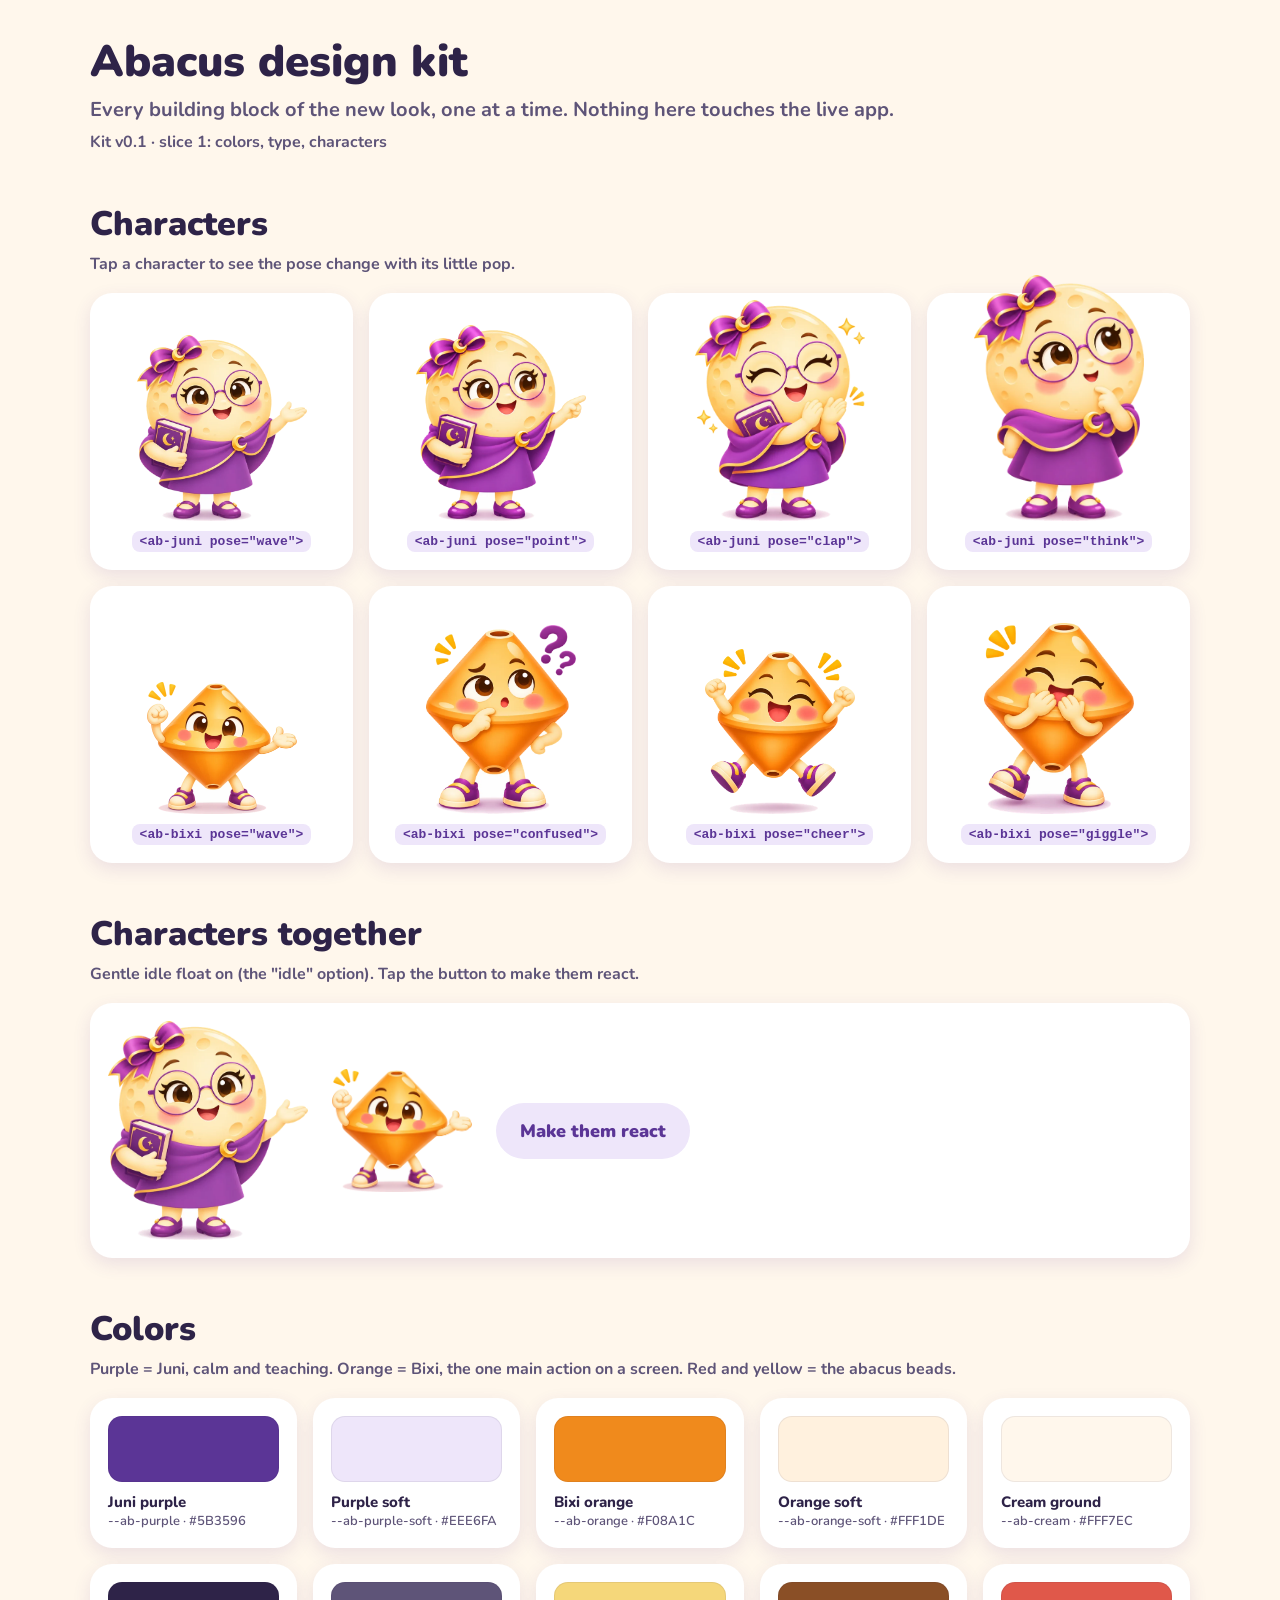
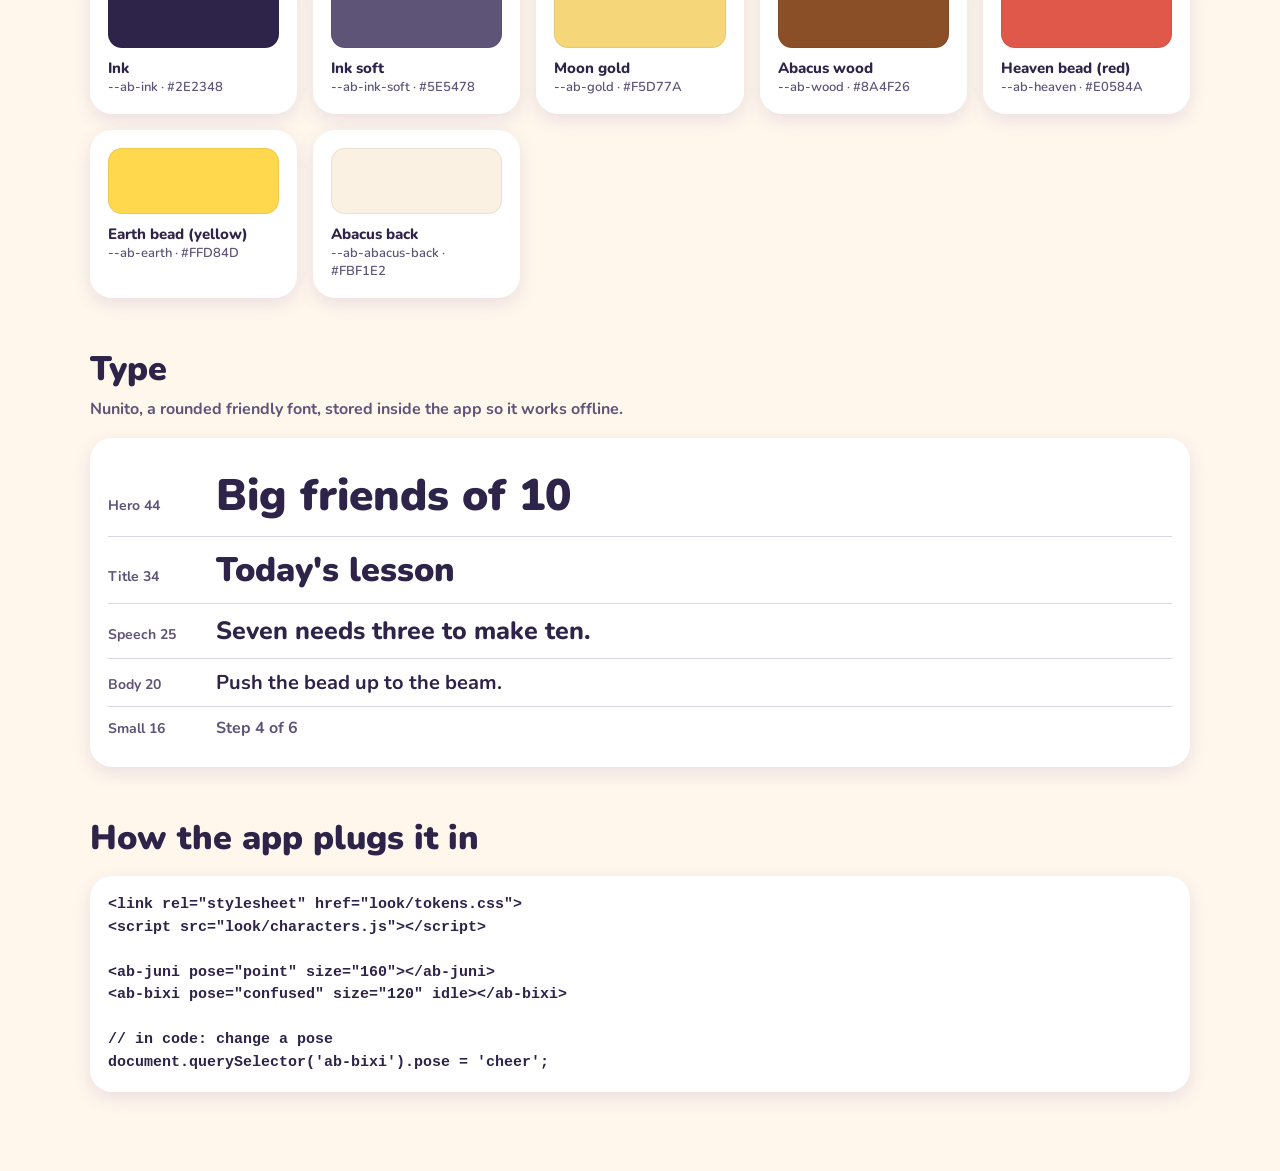
==== look/index.html @ 21a92ebc "Design kit slice 1: tokens, Nunito font, 8 character poses, gallery at /look/ New folder only; no ap" ====
<!doctype html>
<html lang="en">
<head>
<meta charset="utf-8">
<meta name="viewport" content="width=device-width, initial-scale=1, viewport-fit=cover">
<title>Abacus design kit</title>
<link rel="stylesheet" href="tokens.css">
<script src="characters.js"></script>
<style>
  body { margin: 0; background: var(--ab-cream); color: var(--ab-ink); font-family: var(--ab-font); font-weight: 700; }
  main { max-width: 1100px; margin: 0 auto; padding: 32px 24px 64px; }
  h1 { font-size: var(--ab-text-hero); font-weight: 900; margin: 0 0 4px; }
  h2 { font-size: var(--ab-text-xl); font-weight: 900; margin: 48px 0 6px; }
  p.lead { color: var(--ab-ink-soft); font-size: var(--ab-text-md); margin: 0 0 8px; }
  .note { color: var(--ab-ink-soft); font-size: var(--ab-text-sm); margin: 0 0 18px; }
  .grid { display: grid; grid-template-columns: repeat(auto-fill, minmax(180px, 1fr)); gap: 16px; }
  .card { background: var(--ab-white); border-radius: var(--ab-radius-md); box-shadow: var(--ab-shadow-soft); padding: 18px; }
  .swatch { height: 64px; border-radius: var(--ab-radius-sm); margin-bottom: 10px; border: 1px solid rgba(46,35,72,0.08); }
  .swatch-name { font-size: 15px; font-weight: 800; }
  .swatch-val { font-size: 13px; color: var(--ab-ink-soft); font-weight: 600; }
  .cast { display: grid; grid-template-columns: repeat(auto-fill, minmax(220px, 1fr)); gap: 16px; }
  .who { display: flex; flex-direction: column; align-items: center; gap: 10px; cursor: pointer; border: none; font: inherit; color: inherit; }
  .who .stage { height: 210px; display: flex; align-items: flex-end; justify-content: center; }
  .who code { font-size: 13px; color: var(--ab-purple); background: var(--ab-purple-soft); padding: 3px 8px; border-radius: 8px; }
  .type-row { display: flex; align-items: baseline; gap: 18px; padding: 10px 0; border-bottom: 1px solid var(--ab-purple-line); }
  .type-row span:first-child { width: 90px; font-size: 14px; color: var(--ab-ink-soft); }
  pre { background: var(--ab-white); border-radius: var(--ab-radius-md); padding: 18px; overflow-x: auto; font-size: 15px; line-height: 1.5; box-shadow: var(--ab-shadow-soft); }
  .live { display: flex; align-items: center; gap: 24px; flex-wrap: wrap; }
  .pill { min-height: var(--ab-tap-min); padding: 0 24px; border: none; border-radius: var(--ab-radius-pill); background: var(--ab-purple-soft); color: var(--ab-purple); font: inherit; font-size: 18px; font-weight: 900; cursor: pointer; }
</style>
</head>
<body>
<main>
  <h1>Abacus design kit</h1>
  <p class="lead">Every building block of the new look, one at a time. Nothing here touches the live app.</p>
  <p class="note">Kit v0.1 · slice 1: colors, type, characters</p>

  <h2>Characters</h2>
  <p class="note">Tap a character to see the pose change with its little pop.</p>
  <div class="cast" id="cast"></div>

  <h2>Characters together</h2>
  <p class="note">Gentle idle float on (the "idle" option). Tap the button to make them react.</p>
  <div class="card live">
    <ab-juni pose="wave" size="200" idle id="dJuni"></ab-juni>
    <ab-bixi pose="wave" size="140" idle id="dBixi"></ab-bixi>
    <button class="pill" id="react">Make them react</button>
  </div>

  <h2>Colors</h2>
  <p class="note">Purple = Juni, calm and teaching. Orange = Bixi, the one main action on a screen. Red and yellow = the abacus beads.</p>
  <div class="grid" id="swatches"></div>

  <h2>Type</h2>
  <p class="note">Nunito, a rounded friendly font, stored inside the app so it works offline.</p>
  <div class="card">
    <div class="type-row"><span>Hero 44</span><span style="font-size: var(--ab-text-hero); font-weight: 900">Big friends of 10</span></div>
    <div class="type-row"><span>Title 34</span><span style="font-size: var(--ab-text-xl); font-weight: 900">Today's lesson</span></div>
    <div class="type-row"><span>Speech 25</span><span style="font-size: var(--ab-text-lg); font-weight: 800">Seven needs three to make ten.</span></div>
    <div class="type-row"><span>Body 20</span><span style="font-size: var(--ab-text-md); font-weight: 700">Push the bead up to the beam.</span></div>
    <div class="type-row" style="border: none"><span>Small 16</span><span style="font-size: var(--ab-text-sm); font-weight: 700; color: var(--ab-ink-soft)">Step 4 of 6</span></div>
  </div>

  <h2>How the app plugs it in</h2>
  <pre>&lt;link rel="stylesheet" href="look/tokens.css"&gt;
&lt;script src="look/characters.js"&gt;&lt;/script&gt;

&lt;ab-juni pose="point" size="160"&gt;&lt;/ab-juni&gt;
&lt;ab-bixi pose="confused" size="120" idle&gt;&lt;/ab-bixi&gt;

// in code: change a pose
document.querySelector('ab-bixi').pose = 'cheer';</pre>
</main>
<script>
  const cast = ABKit.cast, box = document.getElementById('cast');
  for (const who in cast) for (const p in cast[who].poses) {
    const b = document.createElement('button'); b.className = 'card who'; b.setAttribute('aria-label', `${cast[who].name} ${cast[who].poses[p]}`);
    b.innerHTML = `<div class="stage"><ab-${who} pose="${p}" size="${who === 'juni' ? 170 : 150}"></ab-${who}></div><code>&lt;ab-${who} pose="${p}"&gt;</code>`;
    const el = b.querySelector(`ab-${who}`), poses = Object.keys(cast[who].poses);
    b.addEventListener('click', () => { el.pose = poses[(poses.indexOf(el.pose) + 1) % poses.length]; b.querySelector('code').textContent = `<ab-${who} pose="${el.pose}">`; });
    box.appendChild(b);
  }
  const sw = [['--ab-purple','Juni purple'],['--ab-purple-soft','Purple soft'],['--ab-orange','Bixi orange'],['--ab-orange-soft','Orange soft'],
    ['--ab-cream','Cream ground'],['--ab-ink','Ink'],['--ab-ink-soft','Ink soft'],['--ab-gold','Moon gold'],
    ['--ab-wood','Abacus wood'],['--ab-heaven','Heaven bead (red)'],['--ab-earth','Earth bead (yellow)'],['--ab-abacus-back','Abacus back']];
  const cs = getComputedStyle(document.documentElement), sbox = document.getElementById('swatches');
  for (const [v, n] of sw) { const val = cs.getPropertyValue(v).trim();
    sbox.insertAdjacentHTML('beforeend', `<div class="card"><div class="swatch" style="background:var(${v})"></div><div class="swatch-name">${n}</div><div class="swatch-val">${v} · ${val}</div></div>`); }
  const seq = [['point','confused'],['clap','cheer'],['think','giggle'],['wave','wave']]; let k = 0;
  document.getElementById('react').addEventListener('click', () => { const [j, x] = seq[k++ % seq.length]; dJuni.pose = j; dBixi.pose = x; });
</script>
</body>
</html>
---- look/tokens.css ----
/* Abacus app design kit: tokens (colors, type, shape).
   Plug in with: <link rel="stylesheet" href="look/tokens.css">
   Every kit component reads these variables, so changing a value here restyles everything that uses it.
   All names start with --ab- so they never clash with the app's own CSS. */

@font-face { font-family: "AB Nunito"; font-weight: 600; font-display: swap; src: url("fonts/nunito-latin-600-normal.woff2") format("woff2"); }
@font-face { font-family: "AB Nunito"; font-weight: 700; font-display: swap; src: url("fonts/nunito-latin-700-normal.woff2") format("woff2"); }
@font-face { font-family: "AB Nunito"; font-weight: 800; font-display: swap; src: url("fonts/nunito-latin-800-normal.woff2") format("woff2"); }
@font-face { font-family: "AB Nunito"; font-weight: 900; font-display: swap; src: url("fonts/nunito-latin-900-normal.woff2") format("woff2"); }

:root {
  /* Juni's purple: calm things, teaching, highlights */
  --ab-purple: #5B3596;
  --ab-purple-deep: #432672;
  --ab-purple-soft: #EEE6FA;
  --ab-purple-line: #DCD3EC;

  /* Bixi's orange: the one main action on a screen */
  --ab-orange: #F08A1C;
  --ab-orange-deep: #C66A0C;
  --ab-orange-soft: #FFF1DE;
  --ab-orange-ink: #7A4300;

  /* Ground and text */
  --ab-cream: #FFF7EC;
  --ab-white: #FFFFFF;
  --ab-ink: #2E2348;
  --ab-ink-soft: #5E5478;
  --ab-ink-faint: #9A90B0;

  /* Moon gold: progress, stars, sparkles */
  --ab-gold: #F5D77A;
  --ab-gold-line: #E2B94B;
  --ab-star: #F5A623;

  /* The abacus */
  --ab-wood: #8A4F26;
  --ab-wood-light: #A9683A;
  --ab-wood-dark: #6B3A1C;
  --ab-abacus-back: #FBF1E2;
  --ab-heaven: #E0584A;        /* heaven beads (worth 5): red */
  --ab-heaven-dark: #B93A2E;
  --ab-heaven-line: #9C2F25;
  --ab-earth: #FFD84D;         /* earth beads (worth 1): yellow */
  --ab-earth-dark: #EDB51C;
  --ab-earth-line: #B88A0E;

  /* Type */
  --ab-font: "AB Nunito", "Nunito", ui-rounded, system-ui, sans-serif;
  --ab-text-sm: 16px;
  --ab-text-md: 20px;
  --ab-text-lg: 25px;
  --ab-text-xl: 34px;
  --ab-text-hero: 44px;

  /* Shape */
  --ab-radius-sm: 14px;
  --ab-radius-md: 22px;
  --ab-radius-lg: 32px;
  --ab-radius-pill: 999px;
  --ab-shadow-soft: 0 6px 18px rgba(91, 53, 150, 0.12);
  --ab-shadow-card: 0 10px 30px rgba(91, 53, 150, 0.14);
  --ab-tap-min: 56px;          /* smallest touch target for little fingers */
}
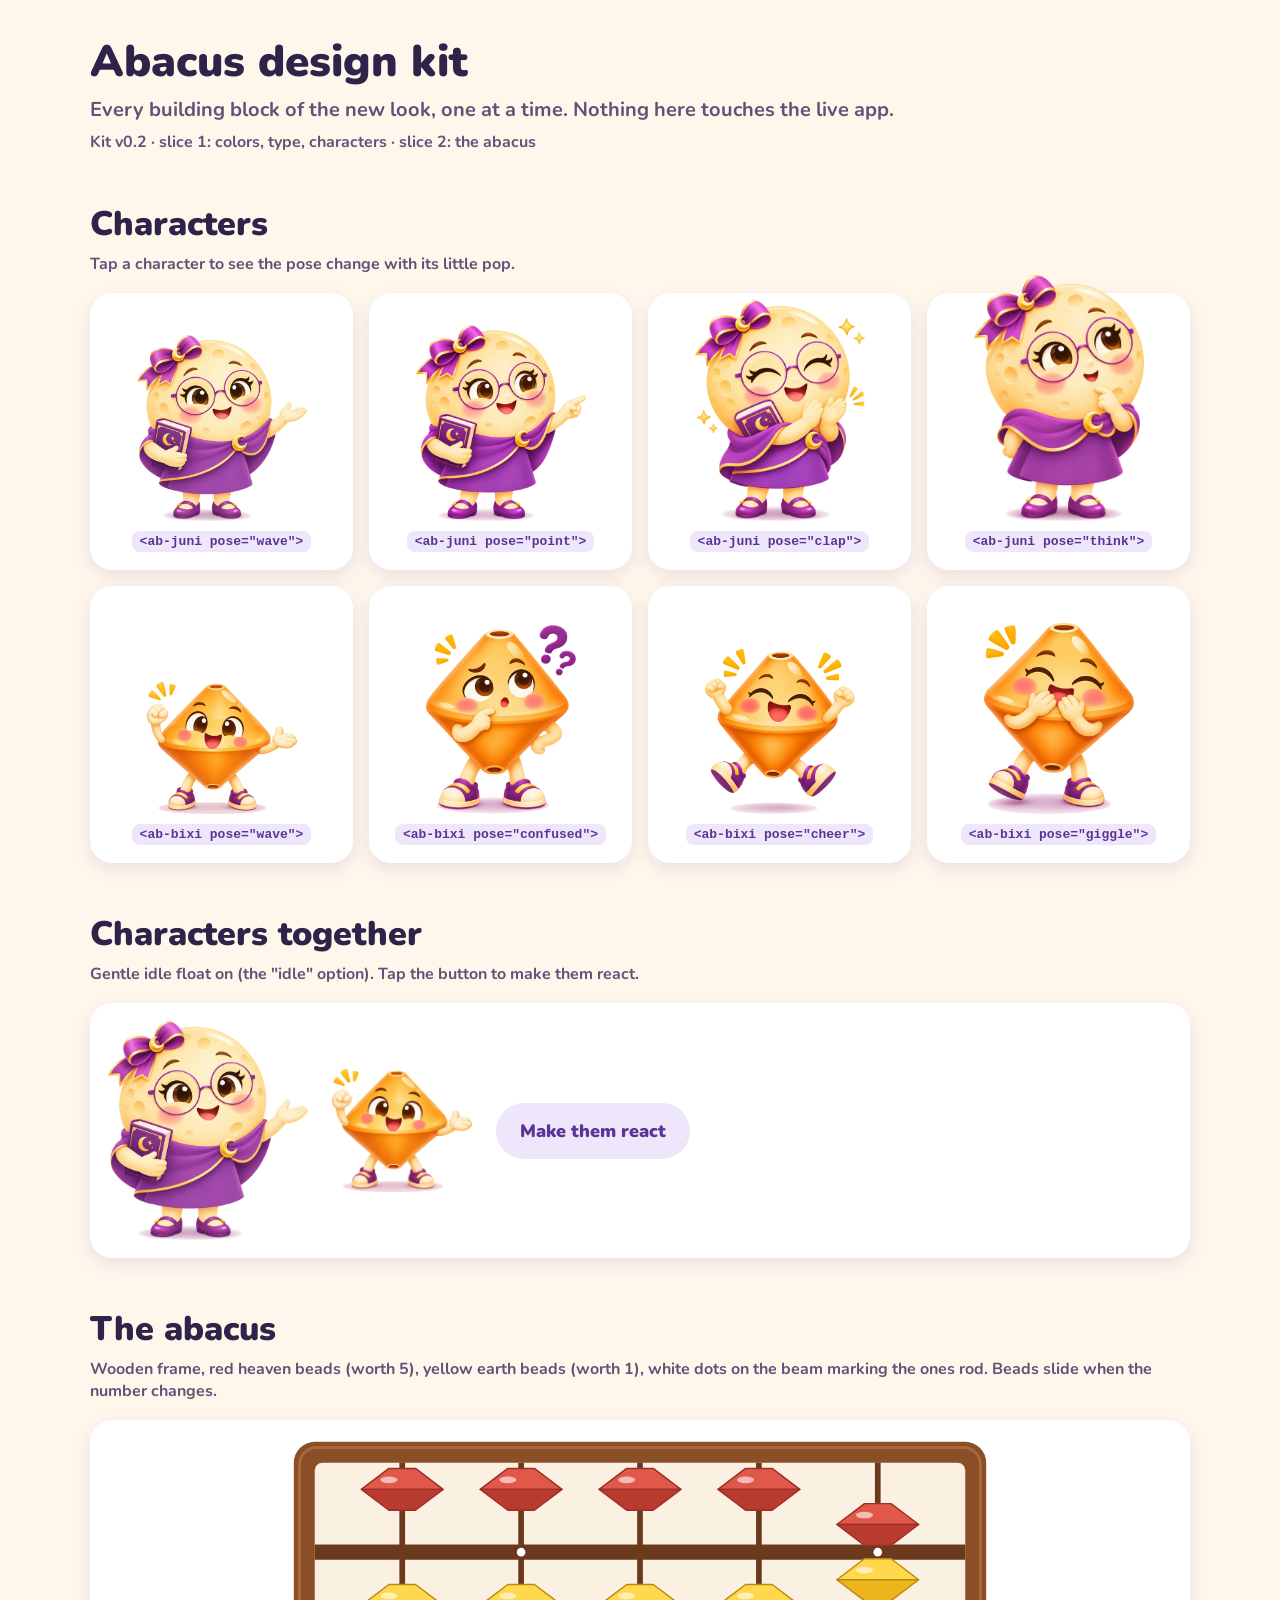
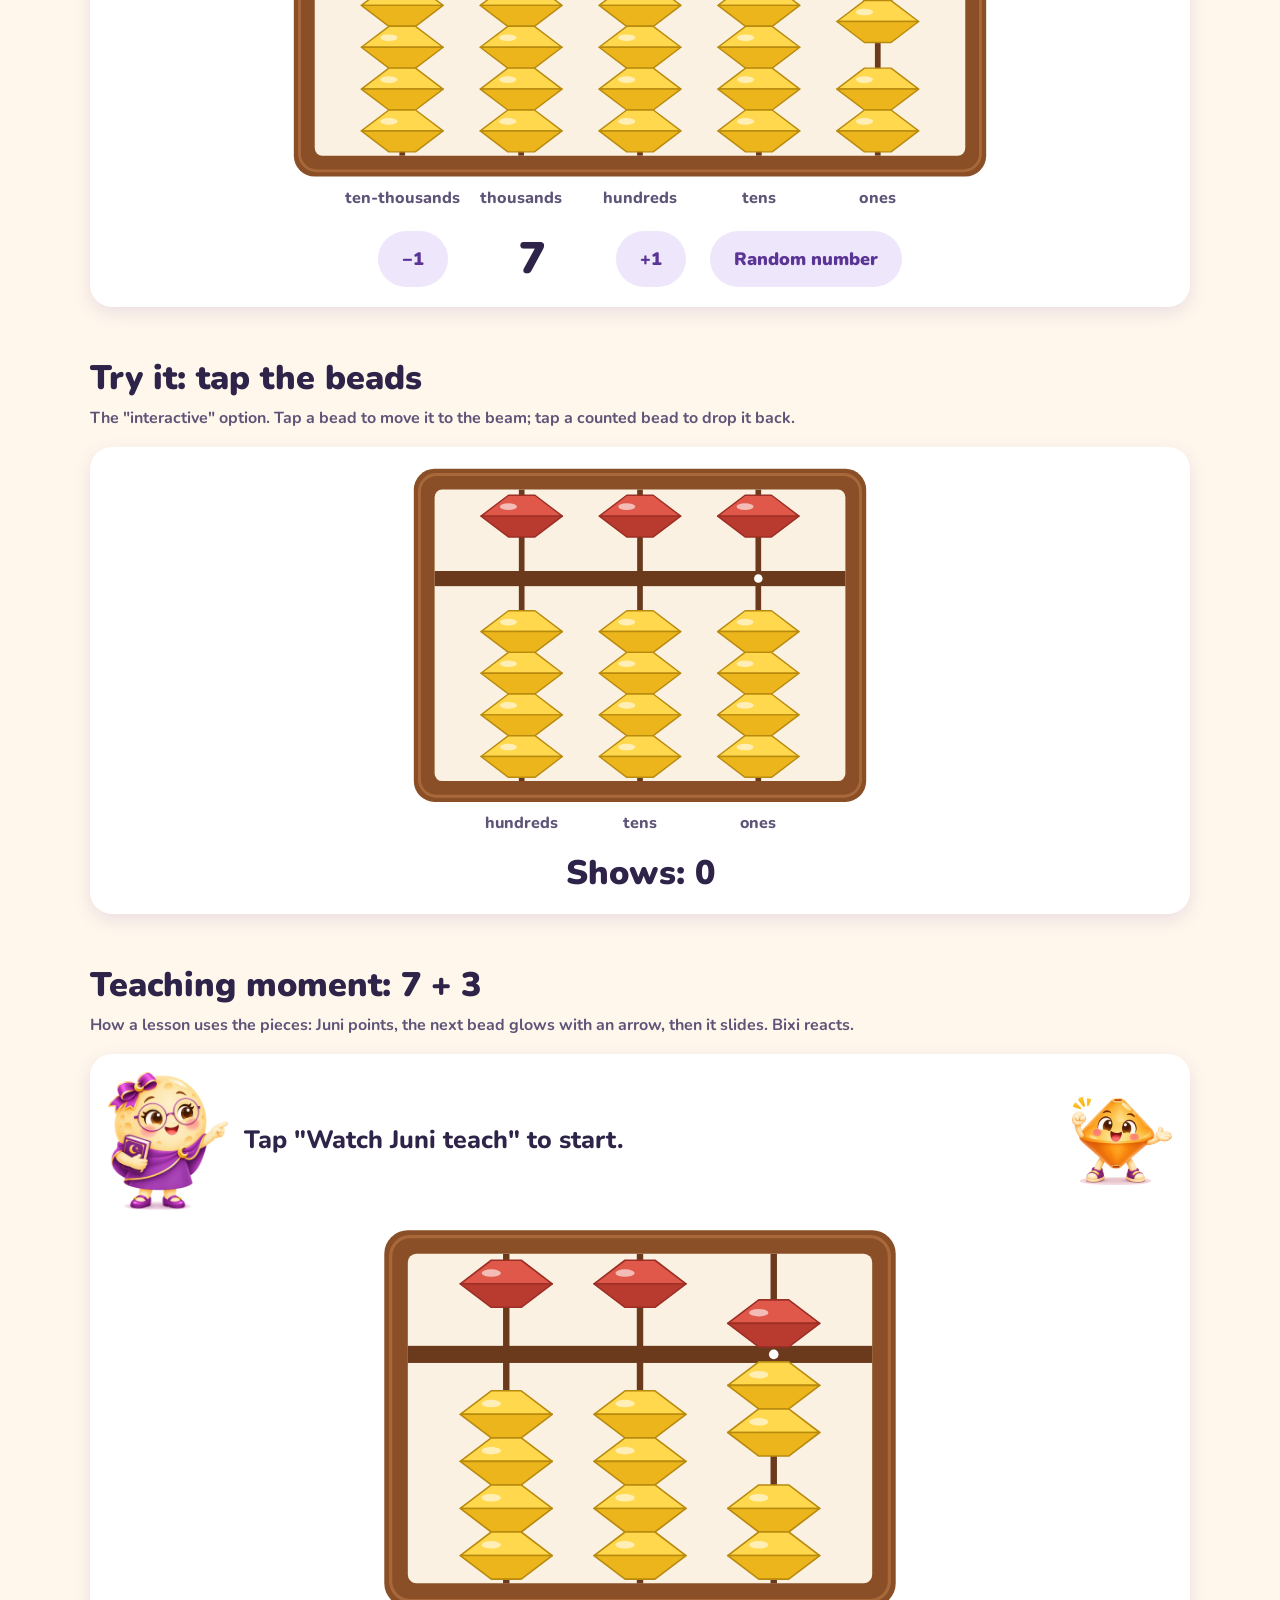
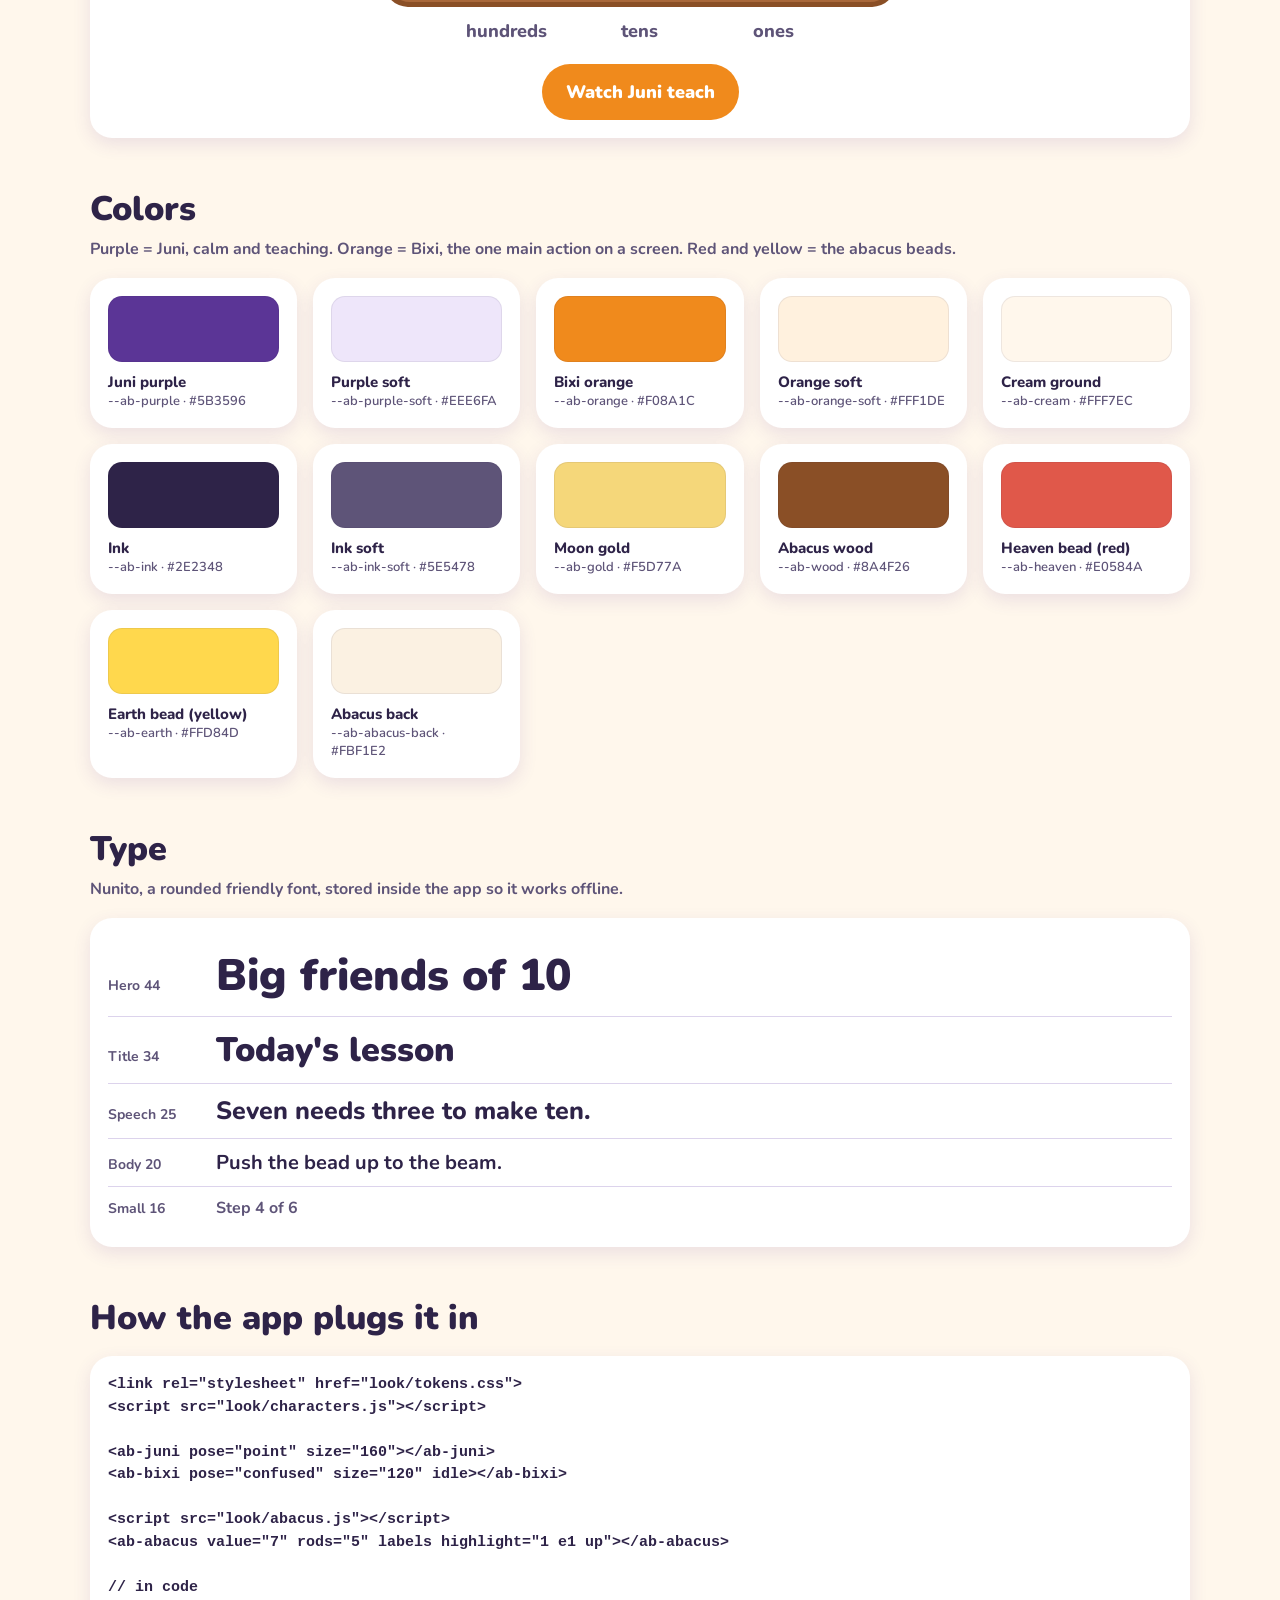
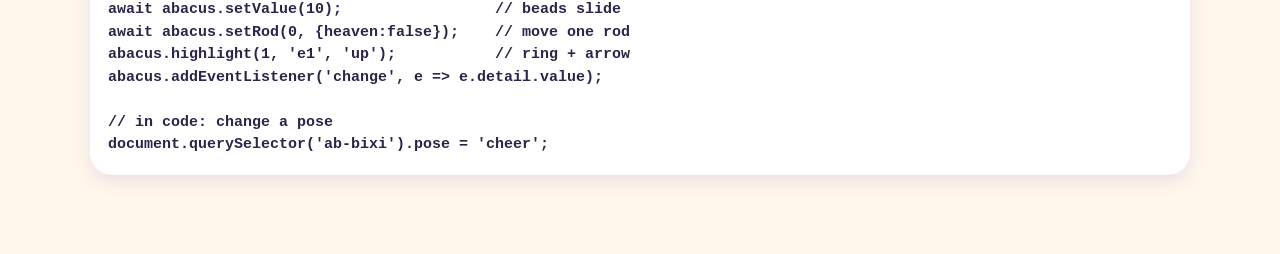
==== commit fe38b45b: "Design kit slice 2: <ab-abacus> soroban component + gallery demos Wooden frame, red heaven / yellow " ====
--- a/look/index.html
+++ b/look/index.html
@@ -6,6 +6,7 @@
 <title>Abacus design kit</title>
 <link rel="stylesheet" href="tokens.css">
 <script src="characters.js"></script>
+<script src="abacus.js"></script>
 <style>
   body { margin: 0; background: var(--ab-cream); color: var(--ab-ink); font-family: var(--ab-font); font-weight: 700; }
   main { max-width: 1100px; margin: 0 auto; padding: 32px 24px 64px; }
@@ -33,7 +34,7 @@
 <main>
   <h1>Abacus design kit</h1>
   <p class="lead">Every building block of the new look, one at a time. Nothing here touches the live app.</p>
-  <p class="note">Kit v0.1 · slice 1: colors, type, characters</p>
+  <p class="note">Kit v0.2 · slice 1: colors, type, characters · slice 2: the abacus</p>
 
   <h2>Characters</h2>
   <p class="note">Tap a character to see the pose change with its little pop.</p>
@@ -45,6 +46,37 @@
     <ab-juni pose="wave" size="200" idle id="dJuni"></ab-juni>
     <ab-bixi pose="wave" size="140" idle id="dBixi"></ab-bixi>
     <button class="pill" id="react">Make them react</button>
+  </div>
+
+  <h2>The abacus</h2>
+  <p class="note">Wooden frame, red heaven beads (worth 5), yellow earth beads (worth 1), white dots on the beam marking the ones rod. Beads slide when the number changes.</p>
+  <div class="card" style="display:flex; flex-direction:column; align-items:center; gap:16px">
+    <ab-abacus id="abA" value="7" rods="5" size="700" labels></ab-abacus>
+    <div class="live" style="justify-content:center">
+      <button class="pill" id="abMinus" aria-label="One less">−1</button>
+      <span id="abNum" style="font-size: var(--ab-text-hero); font-weight: 900; min-width: 120px; text-align: center">7</span>
+      <button class="pill" id="abPlus" aria-label="One more">+1</button>
+      <button class="pill" id="abRand">Random number</button>
+    </div>
+  </div>
+
+  <h2>Try it: tap the beads</h2>
+  <p class="note">The "interactive" option. Tap a bead to move it to the beam; tap a counted bead to drop it back.</p>
+  <div class="card" style="display:flex; flex-direction:column; align-items:center; gap:12px">
+    <ab-abacus id="abB" value="0" rods="3" size="460" labels interactive></ab-abacus>
+    <span style="font-size: var(--ab-text-xl); font-weight: 900">Shows: <span id="abBNum">0</span></span>
+  </div>
+
+  <h2>Teaching moment: 7 + 3</h2>
+  <p class="note">How a lesson uses the pieces: Juni points, the next bead glows with an arrow, then it slides. Bixi reacts.</p>
+  <div class="card" style="display:flex; flex-direction:column; gap:16px">
+    <div style="display:flex; align-items:center; gap:16px">
+      <ab-juni id="tJuni" pose="point" size="120"></ab-juni>
+      <p id="tSay" style="flex:1; margin:0; font-size: var(--ab-text-lg); font-weight: 800; line-height: 1.35">Tap "Watch Juni teach" to start.</p>
+      <ab-bixi id="tBixi" pose="wave" size="100"></ab-bixi>
+    </div>
+    <div style="display:flex; justify-content:center"><ab-abacus id="abT" value="7" rods="3" size="520" labels></ab-abacus></div>
+    <div style="display:flex; justify-content:center"><button class="pill" id="teach" style="background: var(--ab-orange); color: #fff">Watch Juni teach</button></div>
   </div>
 
   <h2>Colors</h2>
@@ -68,6 +100,15 @@
 &lt;ab-juni pose="point" size="160"&gt;&lt;/ab-juni&gt;
 &lt;ab-bixi pose="confused" size="120" idle&gt;&lt;/ab-bixi&gt;
 
+&lt;script src="look/abacus.js"&gt;&lt;/script&gt;
+&lt;ab-abacus value="7" rods="5" labels highlight="1 e1 up"&gt;&lt;/ab-abacus&gt;
+
+// in code
+await abacus.setValue(10);                 // beads slide
+await abacus.setRod(0, {heaven:false});    // move one rod
+abacus.highlight(1, 'e1', 'up');           // ring + arrow
+abacus.addEventListener('change', e =&gt; e.detail.value);
+
 // in code: change a pose
 document.querySelector('ab-bixi').pose = 'cheer';</pre>
 </main>
@@ -88,6 +129,28 @@
     sbox.insertAdjacentHTML('beforeend', `<div class="card"><div class="swatch" style="background:var(${v})"></div><div class="swatch-name">${n}</div><div class="swatch-val">${v} · ${val}</div></div>`); }
   const seq = [['point','confused'],['clap','cheer'],['think','giggle'],['wave','wave']]; let k = 0;
   document.getElementById('react').addEventListener('click', () => { const [j, x] = seq[k++ % seq.length]; dJuni.pose = j; dBixi.pose = x; });
+  const abA = document.getElementById('abA'), abNum = document.getElementById('abNum');
+  const showA = n => { n = Math.max(0, Math.min(99999, n)); abA.setValue(n); abNum.textContent = n; };
+  abMinus.onclick = () => showA(abA.value - 1); abPlus.onclick = () => showA(abA.value + 1);
+  abRand.onclick = () => showA(Math.floor(Math.random() * 1000));
+  abB.addEventListener('change', e => { abBNum.textContent = e.detail.value; });
+  const wait = ms => new Promise(r => setTimeout(r, ms)); let busy = false;
+  teach.onclick = async () => {
+    if (busy) return; busy = true;
+    const say = t => { tSay.textContent = t; };
+    tJuni.pose = 'point'; tBixi.pose = 'wave'; abT.clearHighlight(); await abT.setValue(7);
+    say('We have seven. We want to add three.'); await wait(1800);
+    tBixi.pose = 'confused'; say('Bixi wants three more ones... but only two are left!'); await wait(2200);
+    tBixi.pose = 'wave'; tJuni.pose = 'think'; say('Seven needs three to make ten. So we use the big friend!'); await wait(2200);
+    tJuni.pose = 'point'; abT.highlight(1, 'e1', 'up'); say('First, add one bead on the tens rod.'); await wait(1600);
+    await abT.setRod(1, {earth: 1}); abT.clearHighlight(); await wait(700);
+    abT.highlight(0, 'h', 'up'); say('Then take away seven from the ones. The five goes up...'); await wait(1600);
+    await abT.setRod(0, {heaven: false}); abT.clearHighlight(); await wait(500);
+    abT.highlight(0, 'e2', 'down'); say('...and the two go down.'); await wait(1400);
+    await abT.setRod(0, {earth: 0}); abT.clearHighlight();
+    tJuni.pose = 'clap'; tBixi.pose = 'cheer'; say('Ten! Seven plus three is ten.'); await wait(1500);
+    busy = false;
+  };
 </script>
 </body>
 </html>
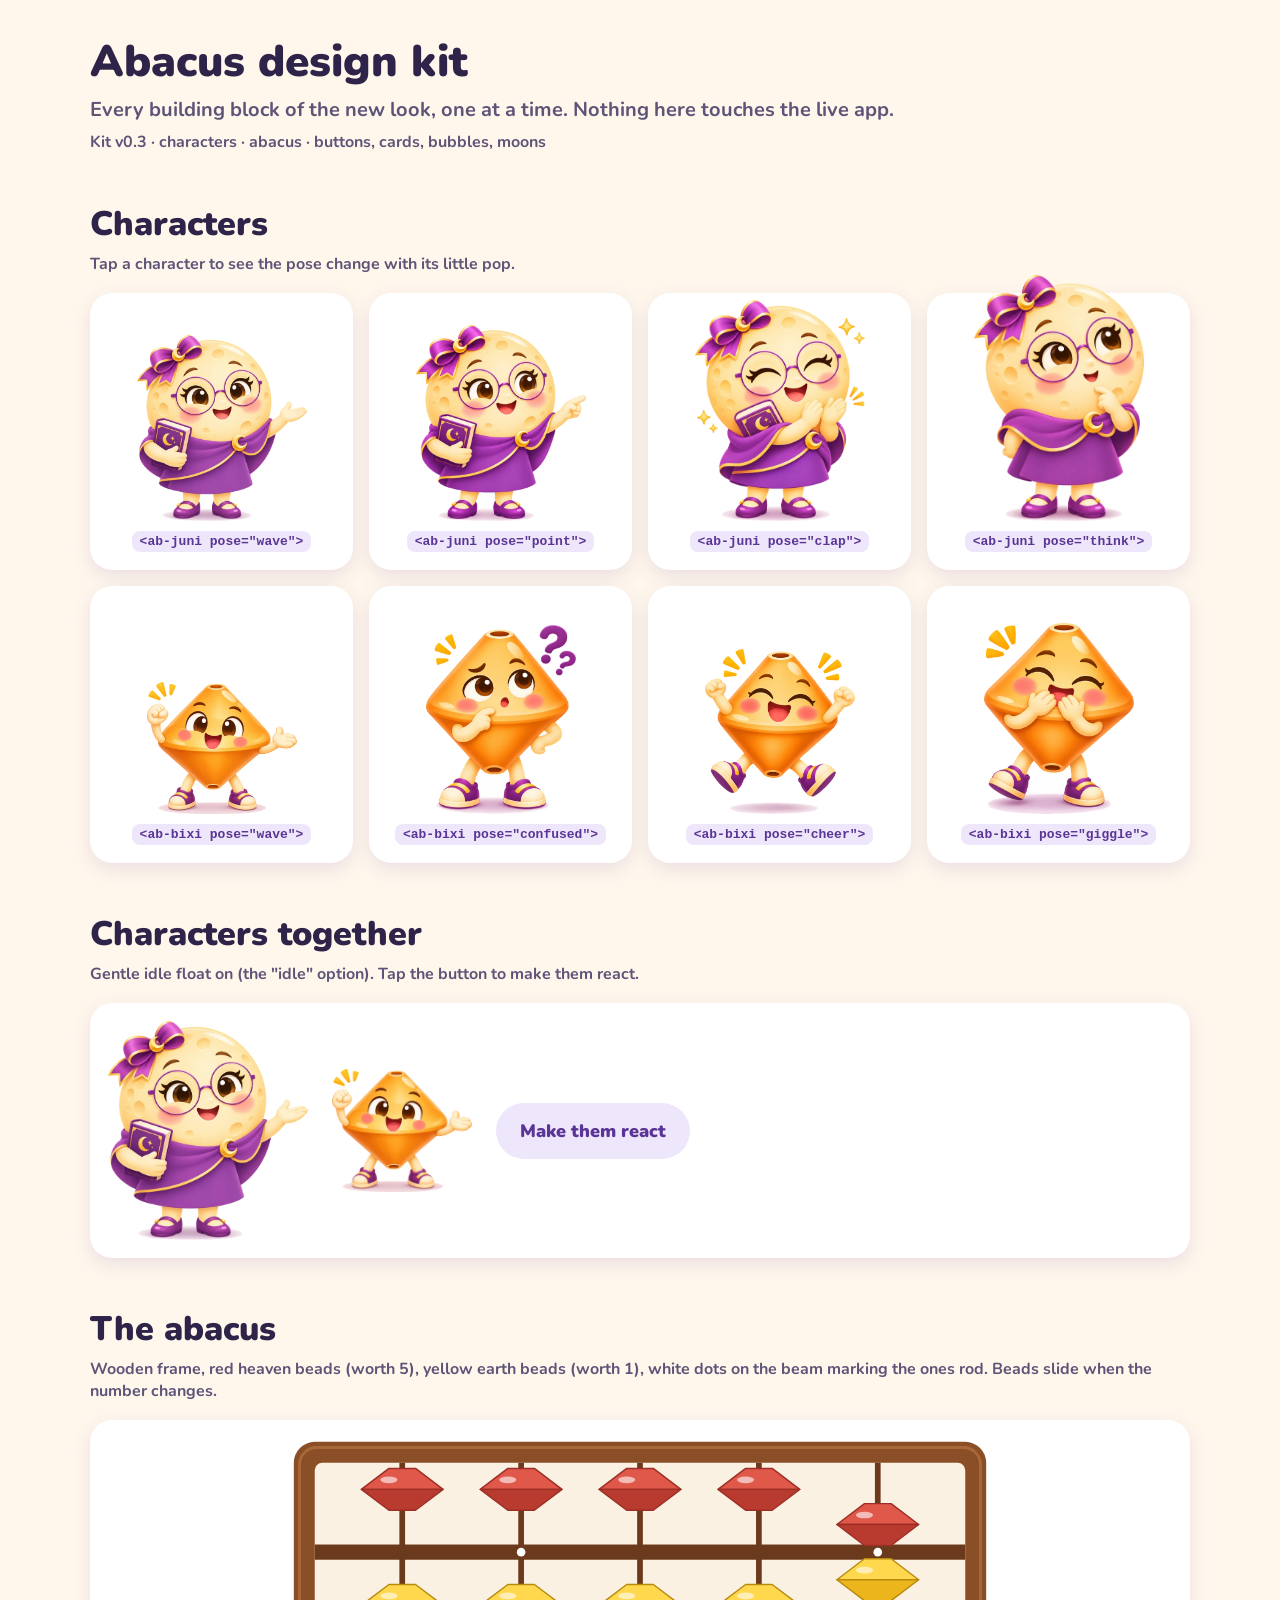
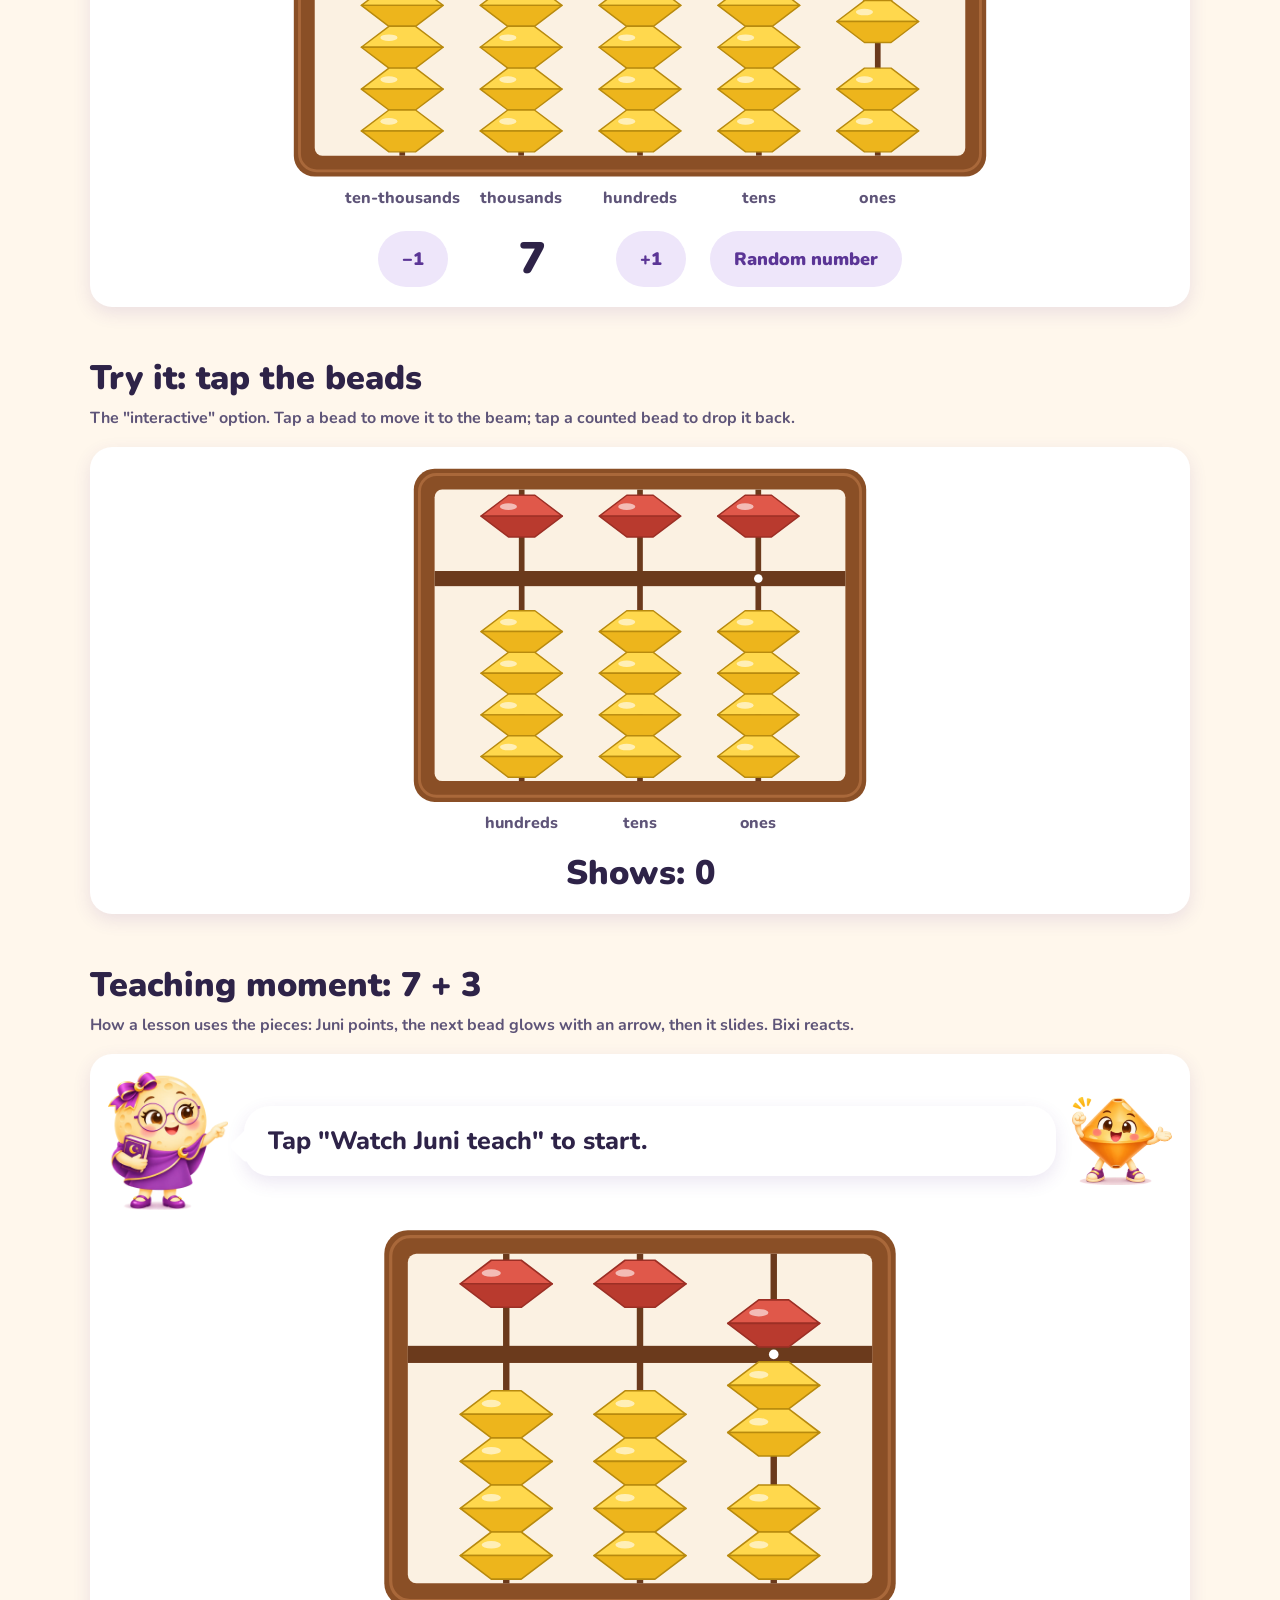
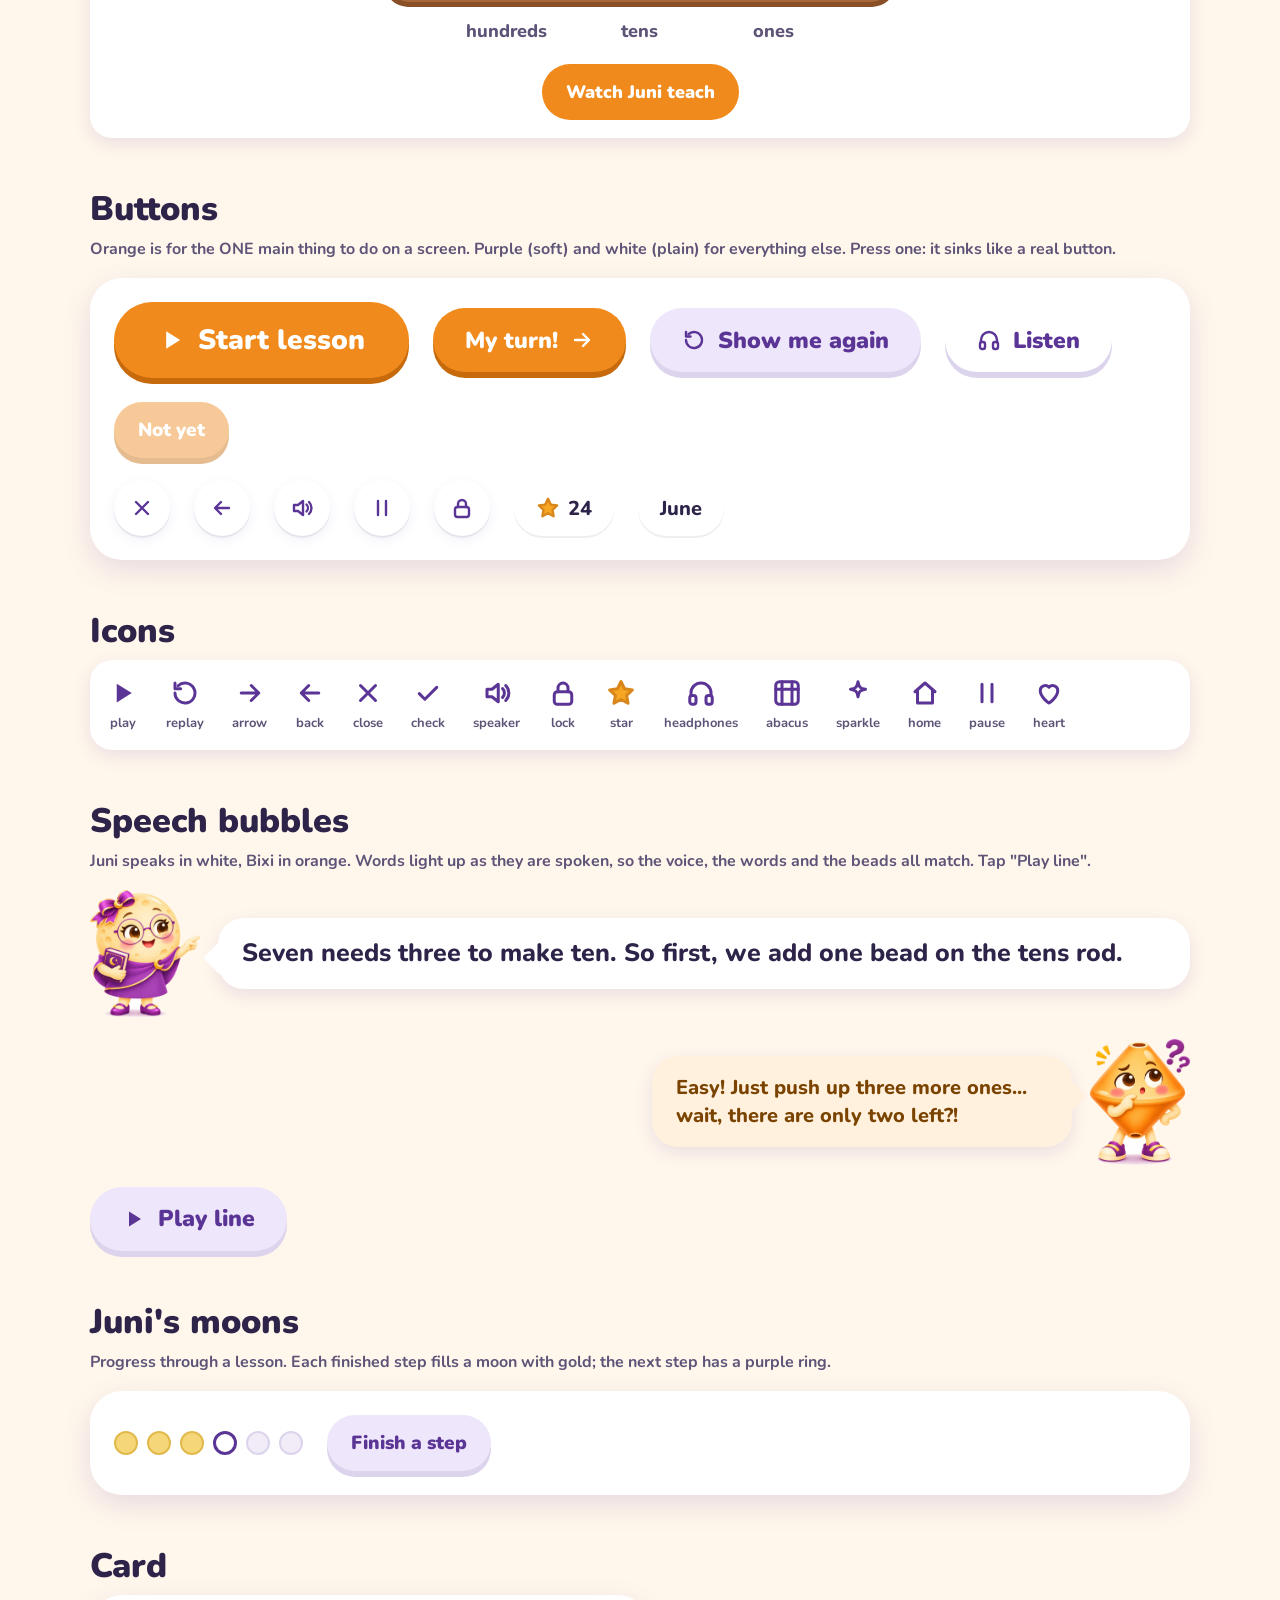
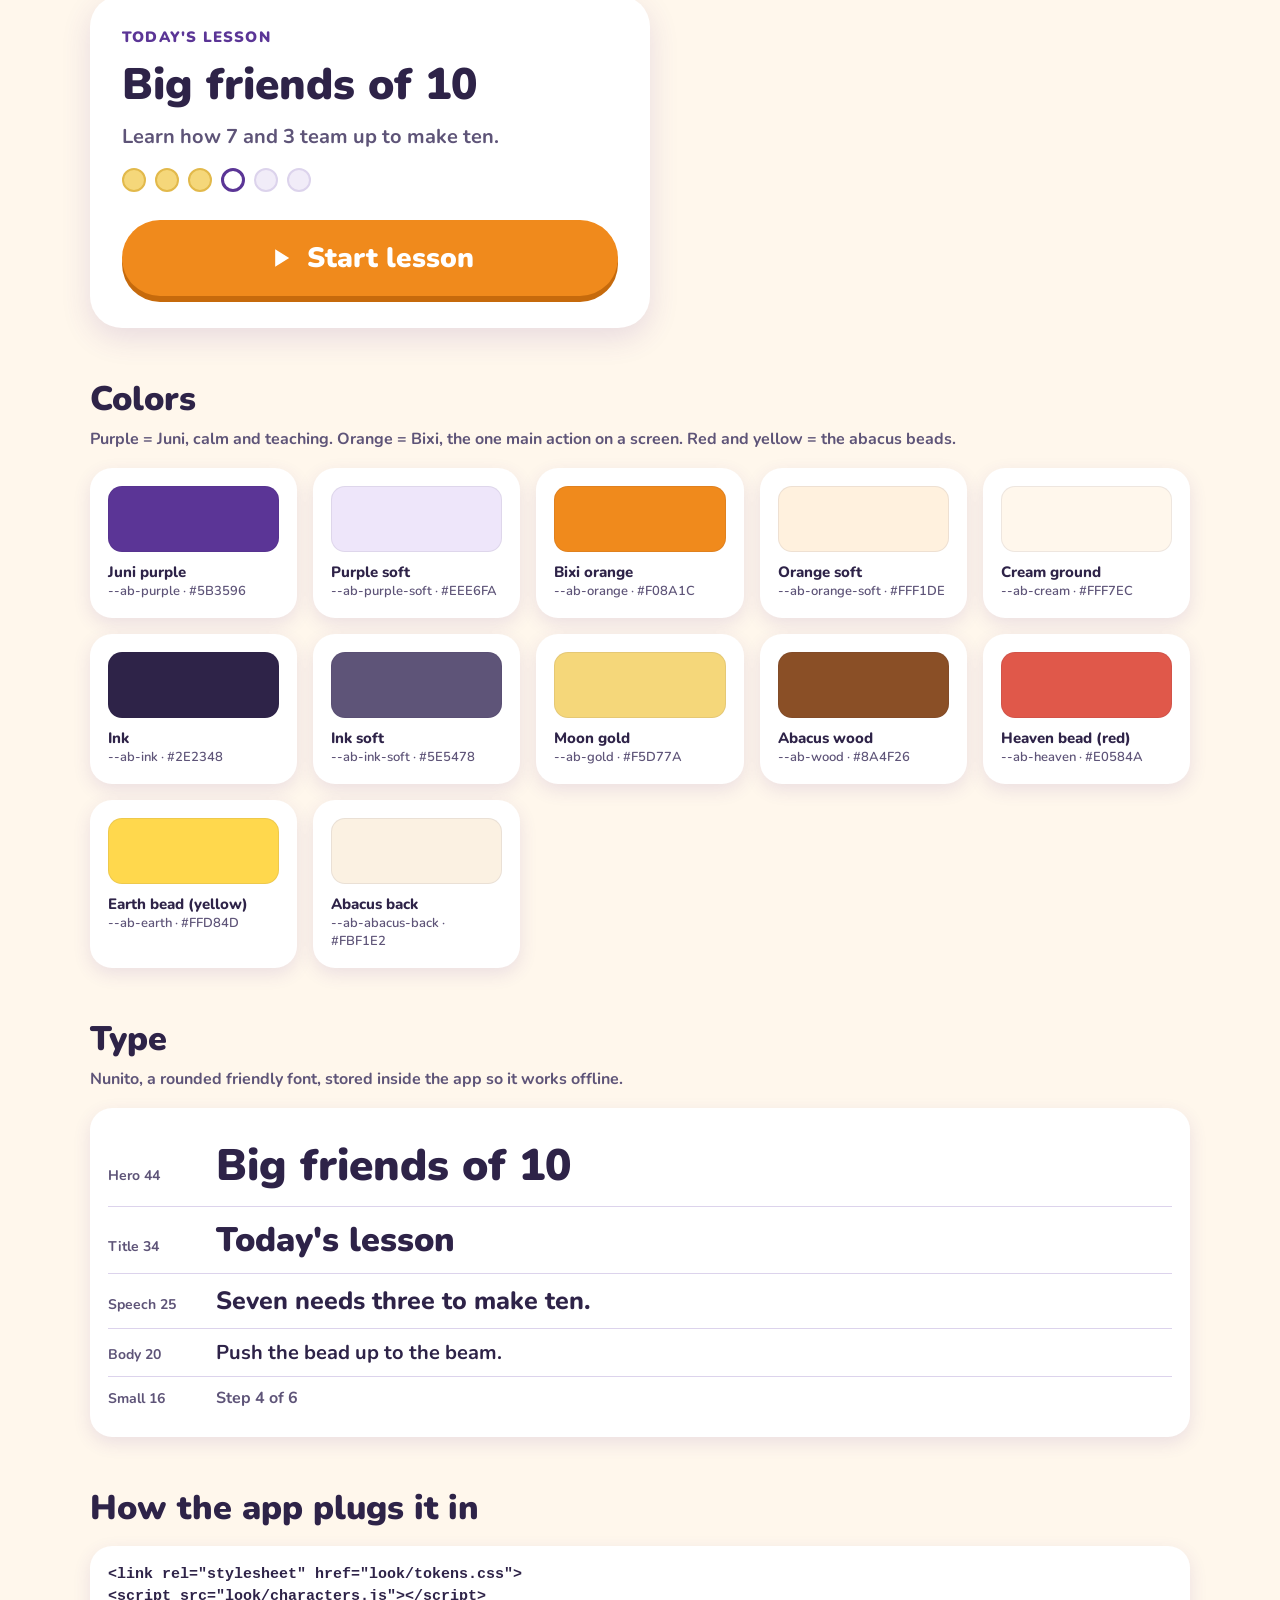
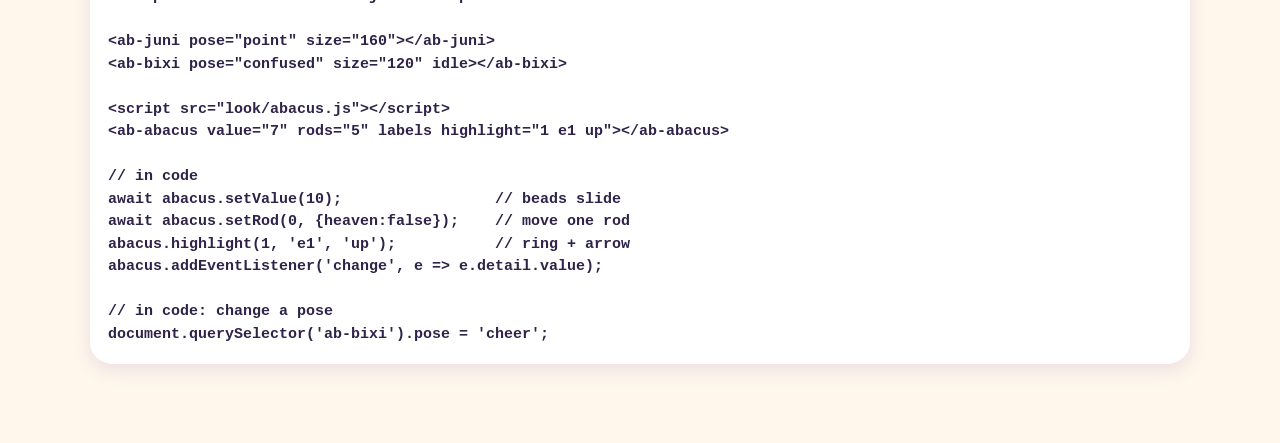
==== commit 7d2dbb20: "Design kit slice 3: buttons, icon buttons, cards, chips, moons, speech bubbles with word sync, icon " ====
--- a/look/index.html
+++ b/look/index.html
@@ -7,6 +7,7 @@
 <link rel="stylesheet" href="tokens.css">
 <script src="characters.js"></script>
 <script src="abacus.js"></script>
+<script src="ui.js"></script>
 <style>
   body { margin: 0; background: var(--ab-cream); color: var(--ab-ink); font-family: var(--ab-font); font-weight: 700; }
   main { max-width: 1100px; margin: 0 auto; padding: 32px 24px 64px; }
@@ -34,7 +35,7 @@
 <main>
   <h1>Abacus design kit</h1>
   <p class="lead">Every building block of the new look, one at a time. Nothing here touches the live app.</p>
-  <p class="note">Kit v0.2 · slice 1: colors, type, characters · slice 2: the abacus</p>
+  <p class="note">Kit v0.3 · characters · abacus · buttons, cards, bubbles, moons</p>
 
   <h2>Characters</h2>
   <p class="note">Tap a character to see the pose change with its little pop.</p>
@@ -72,12 +73,68 @@
   <div class="card" style="display:flex; flex-direction:column; gap:16px">
     <div style="display:flex; align-items:center; gap:16px">
       <ab-juni id="tJuni" pose="point" size="120"></ab-juni>
-      <p id="tSay" style="flex:1; margin:0; font-size: var(--ab-text-lg); font-weight: 800; line-height: 1.35">Tap "Watch Juni teach" to start.</p>
+      <ab-bubble id="tSay" tail="left" style="flex:1">Tap "Watch Juni teach" to start.</ab-bubble>
       <ab-bixi id="tBixi" pose="wave" size="100"></ab-bixi>
     </div>
     <div style="display:flex; justify-content:center"><ab-abacus id="abT" value="7" rods="3" size="520" labels></ab-abacus></div>
     <div style="display:flex; justify-content:center"><button class="pill" id="teach" style="background: var(--ab-orange); color: #fff">Watch Juni teach</button></div>
   </div>
+
+  <h2>Buttons</h2>
+  <p class="note">Orange is for the ONE main thing to do on a screen. Purple (soft) and white (plain) for everything else. Press one: it sinks like a real button.</p>
+  <ab-card>
+    <div class="live">
+      <ab-button variant="primary" size="lg" icon="play">Start lesson</ab-button>
+      <ab-button variant="primary" icon-end="arrow">My turn!</ab-button>
+      <ab-button variant="soft" icon="replay">Show me again</ab-button>
+      <ab-button variant="plain" icon="headphones">Listen</ab-button>
+      <ab-button variant="primary" size="sm" disabled>Not yet</ab-button>
+    </div>
+    <div class="live" style="margin-top:22px">
+      <ab-icon-button icon="close" label="Close"></ab-icon-button>
+      <ab-icon-button icon="back" label="Back"></ab-icon-button>
+      <ab-icon-button icon="speaker" label="Hear it again"></ab-icon-button>
+      <ab-icon-button icon="pause" label="Pause"></ab-icon-button>
+      <ab-icon-button icon="lock" label="Grown-ups"></ab-icon-button>
+      <ab-chip icon="star">24</ab-chip>
+      <ab-chip>June</ab-chip>
+    </div>
+  </ab-card>
+
+  <h2>Icons</h2>
+  <div class="card live" id="icons" style="gap:28px"></div>
+
+  <h2>Speech bubbles</h2>
+  <p class="note">Juni speaks in white, Bixi in orange. Words light up as they are spoken, so the voice, the words and the beads all match. Tap "Play line".</p>
+  <div style="display:flex; flex-direction:column; gap:22px">
+    <div style="display:flex; align-items:center; gap:18px">
+      <ab-juni pose="point" size="110"></ab-juni>
+      <ab-bubble id="bJ" tail="left" style="flex:1">Seven needs three to make ten. So first, we add one bead on the tens rod.</ab-bubble>
+    </div>
+    <div style="display:flex; align-items:center; gap:18px; justify-content:flex-end">
+      <ab-bubble id="bB" tone="bixi" tail="right" size="20" style="max-width:420px">Easy! Just push up three more ones... wait, there are only two left?!</ab-bubble>
+      <ab-bixi pose="confused" size="100"></ab-bixi>
+    </div>
+    <div><ab-button variant="soft" icon="play" id="playLine">Play line</ab-button></div>
+  </div>
+
+  <h2>Juni's moons</h2>
+  <p class="note">Progress through a lesson. Each finished step fills a moon with gold; the next step has a purple ring.</p>
+  <ab-card>
+    <div class="live">
+      <ab-moons id="moons" total="6" done="3"></ab-moons>
+      <ab-button variant="soft" size="sm" id="moonStep">Finish a step</ab-button>
+    </div>
+  </ab-card>
+
+  <h2>Card</h2>
+  <ab-card pad="lg" style="max-width:560px">
+    <div style="font-size:15px; font-weight:900; letter-spacing:.08em; text-transform:uppercase; color:var(--ab-purple)">Today's lesson</div>
+    <div style="font-size:var(--ab-text-hero); font-weight:900; margin:8px 0">Big friends of 10</div>
+    <div style="font-size:var(--ab-text-md); color:var(--ab-ink-soft); margin-bottom:18px">Learn how 7 and 3 team up to make ten.</div>
+    <ab-moons total="6" done="3"></ab-moons>
+    <div style="margin-top:22px"><ab-button size="lg" icon="play" style="width:100%">Start lesson</ab-button></div>
+  </ab-card>
 
   <h2>Colors</h2>
   <p class="note">Purple = Juni, calm and teaching. Orange = Bixi, the one main action on a screen. Red and yellow = the abacus beads.</p>
@@ -134,10 +191,20 @@
   abMinus.onclick = () => showA(abA.value - 1); abPlus.onclick = () => showA(abA.value + 1);
   abRand.onclick = () => showA(Math.floor(Math.random() * 1000));
   abB.addEventListener('change', e => { abBNum.textContent = e.detail.value; });
+  let kTimer = null;
+  function karaoke(b, t) { clearInterval(kTimer); const n = t.split(/\s+/).length; let i = 0; b.mark(0);
+    kTimer = setInterval(() => { i++; if (i >= n) { clearInterval(kTimer); b.mark(n); } else b.mark(i); }, 230); }
+  for (const name of ABKit.icons) document.getElementById('icons').insertAdjacentHTML('beforeend',
+    `<div style="display:flex;flex-direction:column;align-items:center;gap:6px;color:var(--ab-purple)"><ab-icon name="${name}" size="30"></ab-icon><span style="font-size:13px;color:var(--ab-ink-soft)">${name}</span></div>`);
+  playLine.onclick = () => { karaoke(bJ, bJ._text); setTimeout(() => karaoke2(bB), 230 * 18); };
+  let k2 = null;
+  function karaoke2(b) { clearInterval(k2); const n = b._text.split(/\s+/).length; let i = 0; b.mark(0);
+    k2 = setInterval(() => { i++; if (i >= n) { clearInterval(k2); b.mark(n); } else b.mark(i); }, 230); }
+  moonStep.onclick = () => { const d = (+moons.getAttribute('done') + 1) % 7; moons.setAttribute('done', d); };
   const wait = ms => new Promise(r => setTimeout(r, ms)); let busy = false;
   teach.onclick = async () => {
     if (busy) return; busy = true;
-    const say = t => { tSay.textContent = t; };
+    const say = t => { tSay.say(t); karaoke(tSay, t); };
     tJuni.pose = 'point'; tBixi.pose = 'wave'; abT.clearHighlight(); await abT.setValue(7);
     say('We have seven. We want to add three.'); await wait(1800);
     tBixi.pose = 'confused'; say('Bixi wants three more ones... but only two are left!'); await wait(2200);
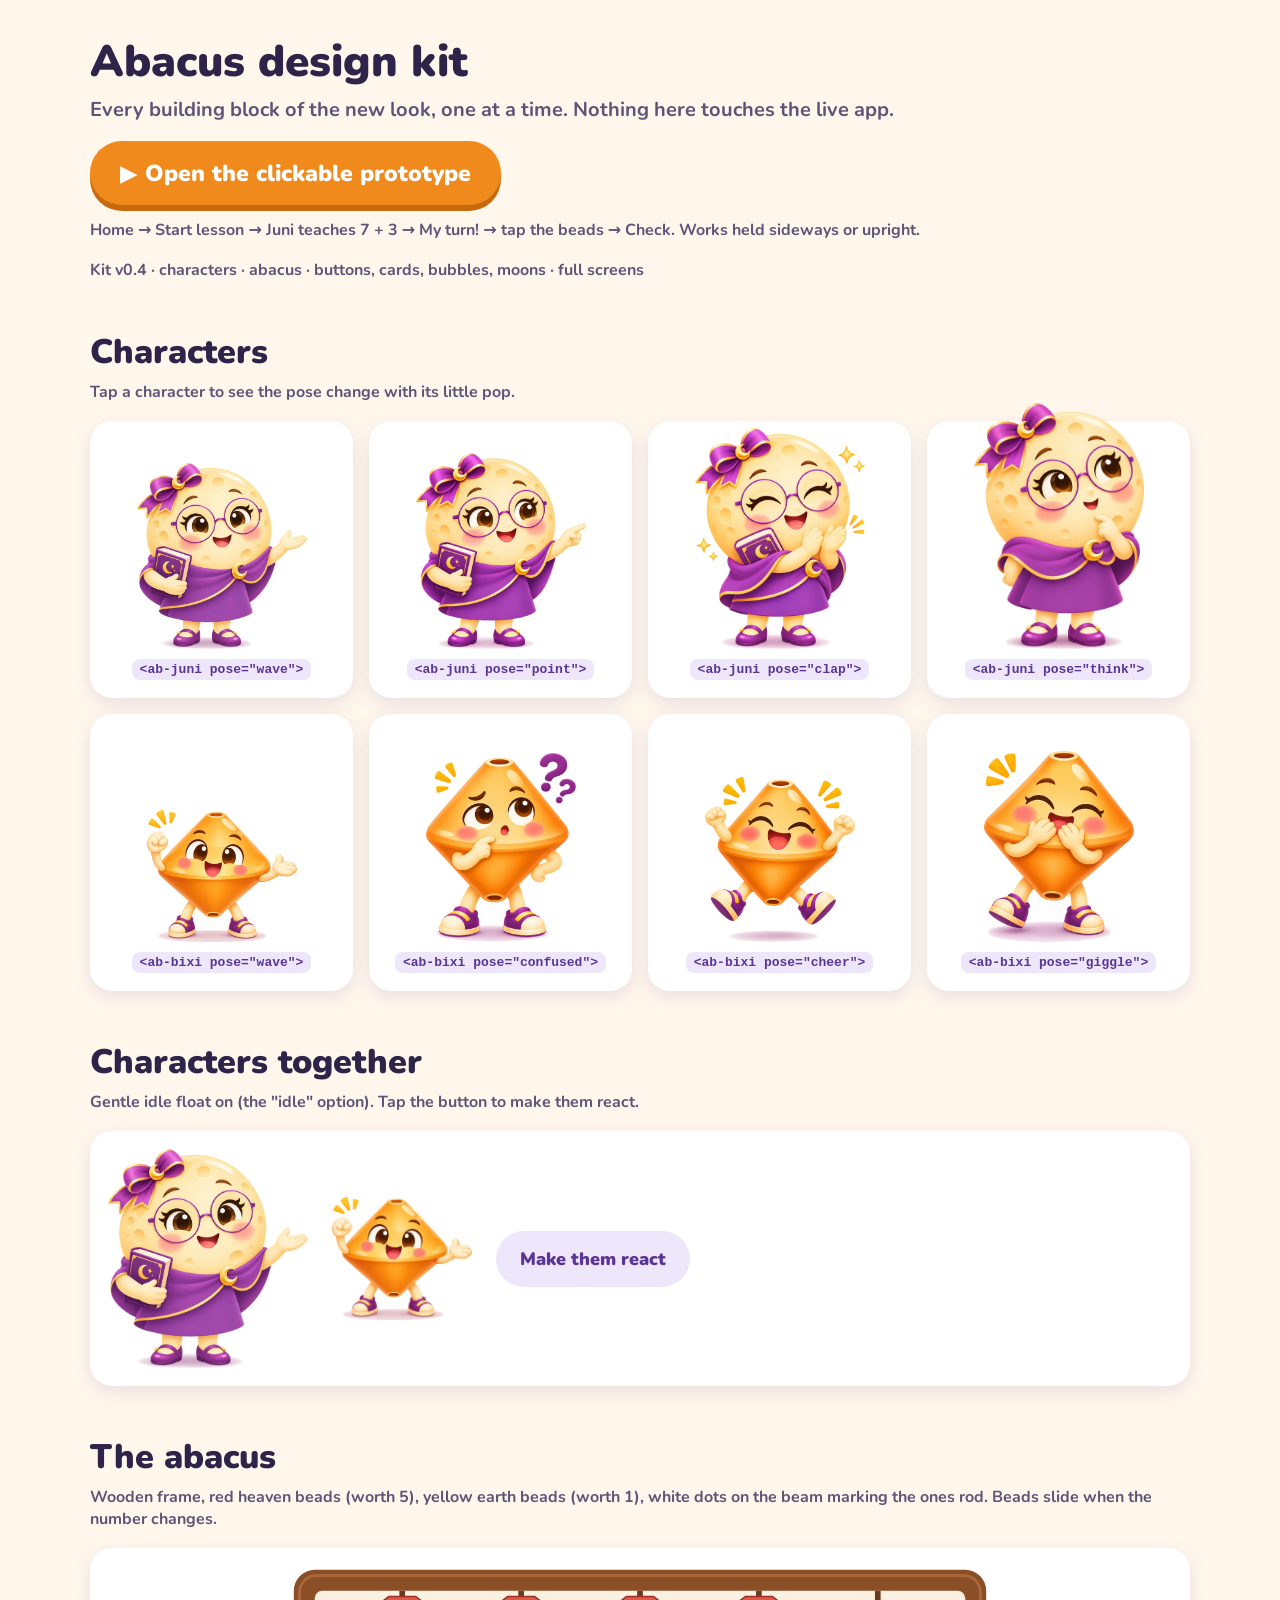
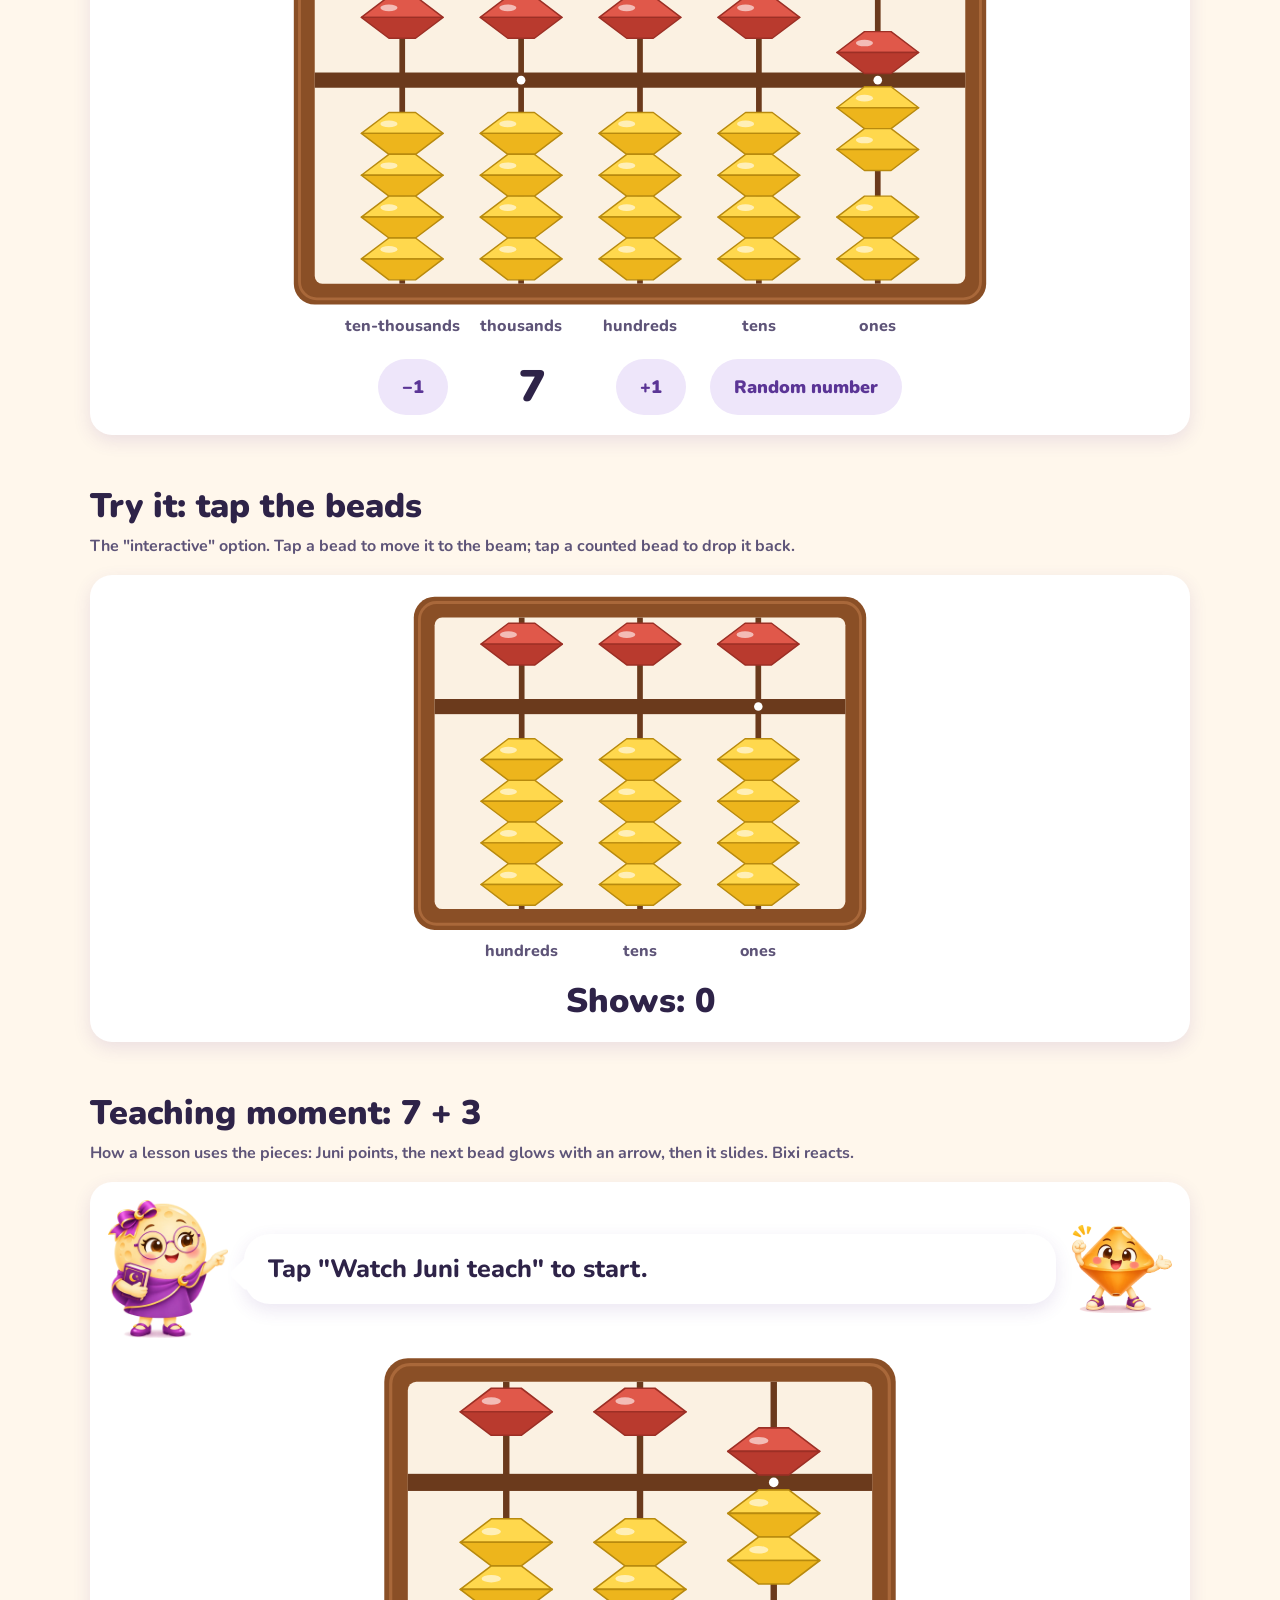
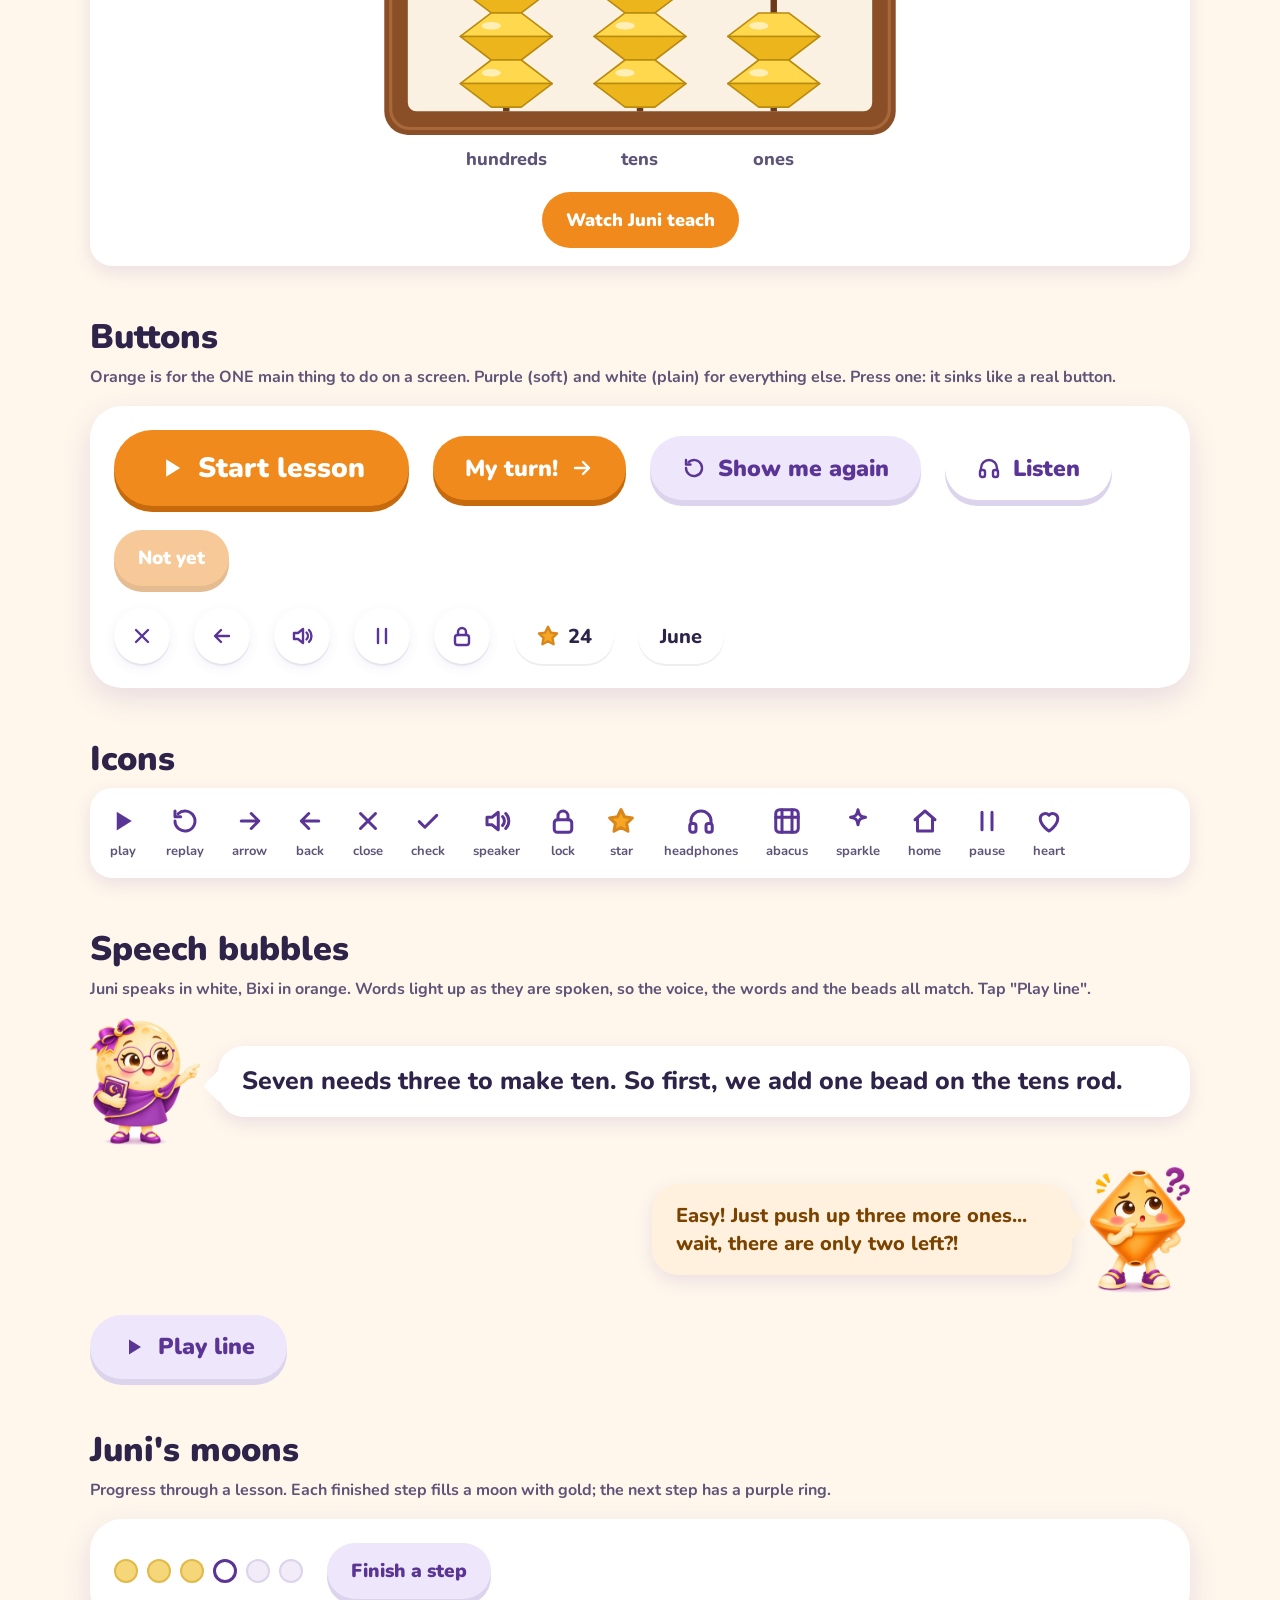
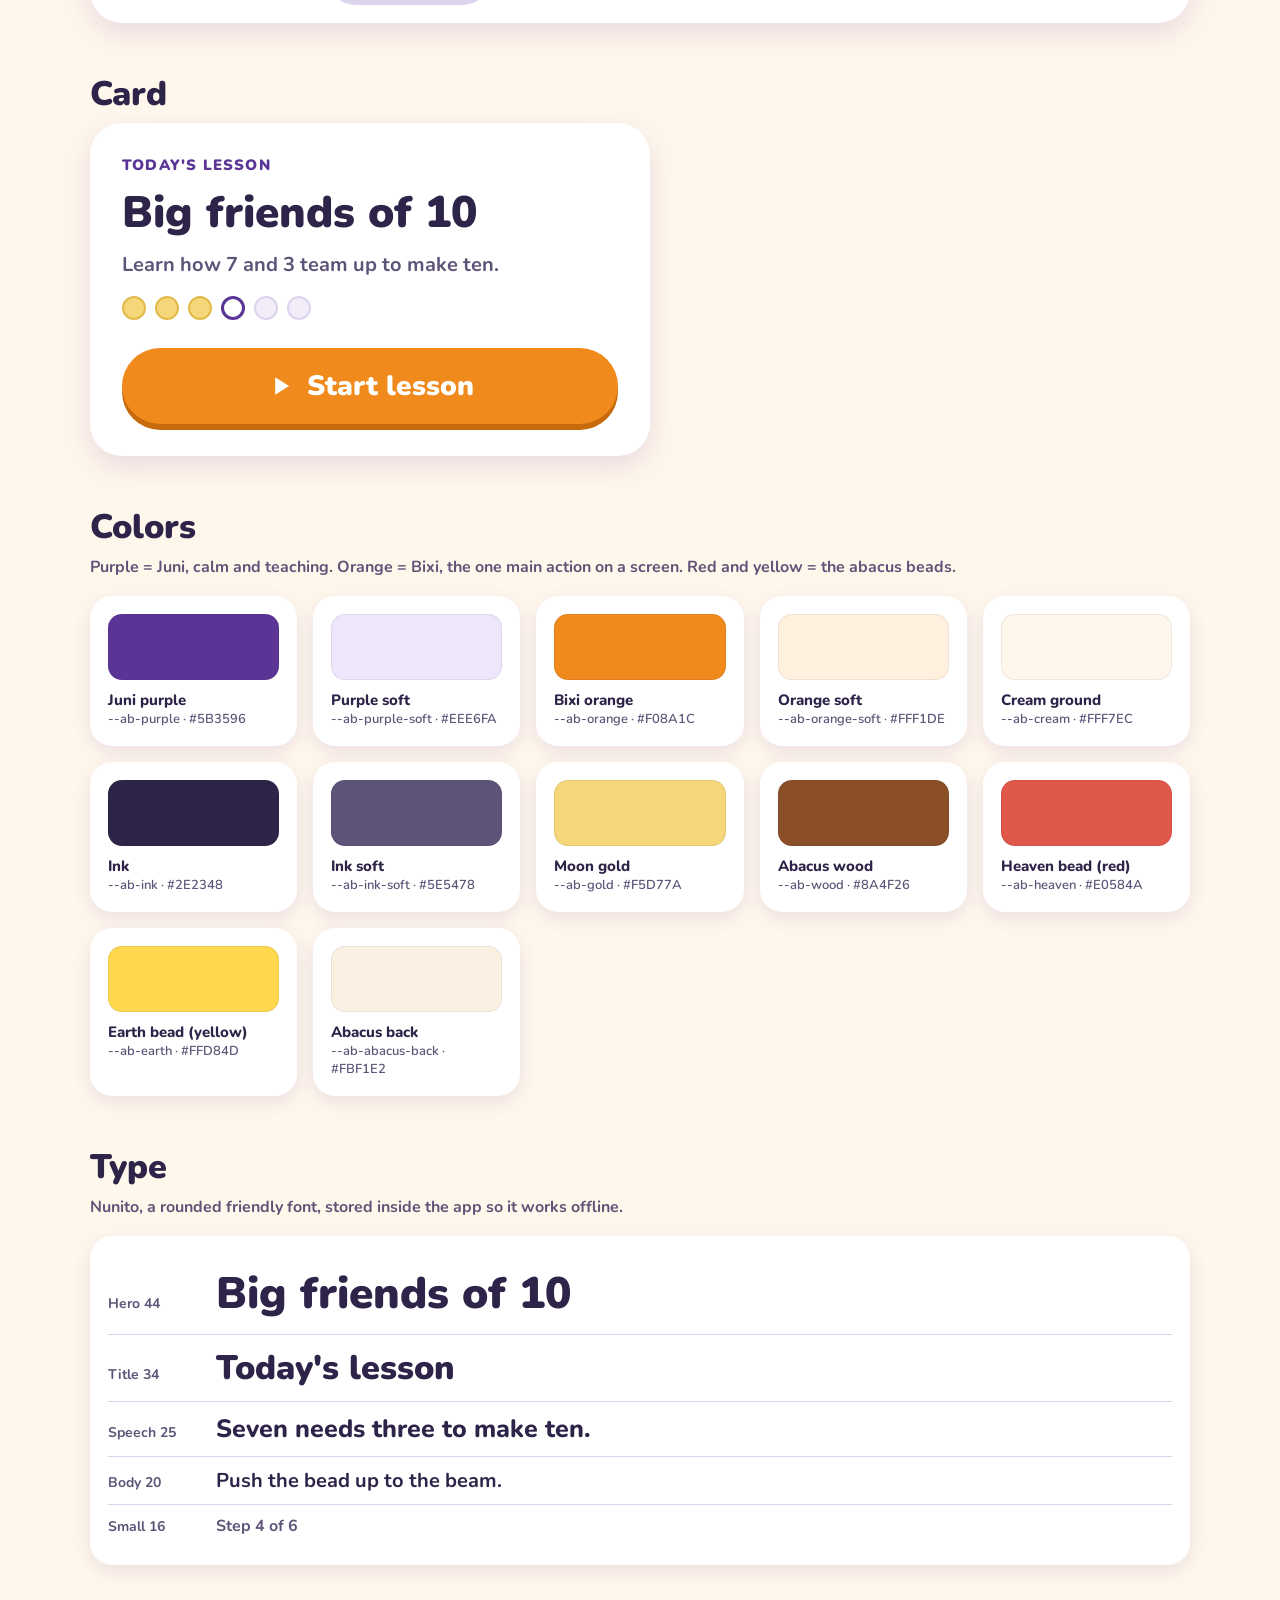
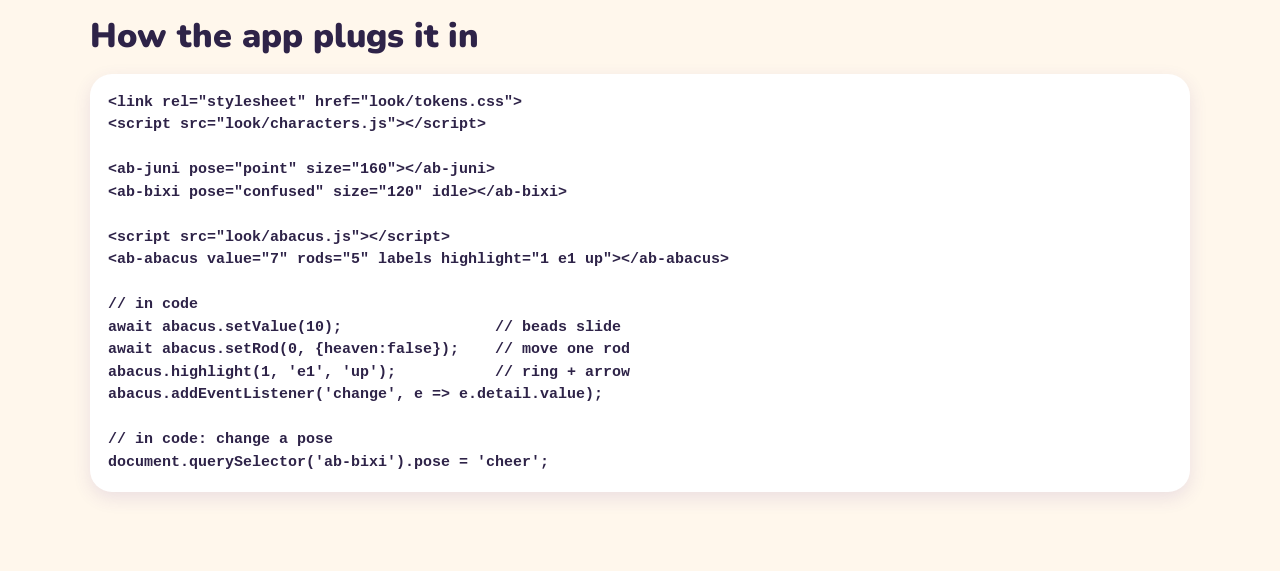
==== commit e3f2ad70: "Design kit slice 4: home + lesson screens from kit pieces, clickable prototype Also: abacus resize n" ====
--- a/look/index.html
+++ b/look/index.html
@@ -8,6 +8,7 @@
 <script src="characters.js"></script>
 <script src="abacus.js"></script>
 <script src="ui.js"></script>
+<script src="screens.js"></script>
 <style>
   body { margin: 0; background: var(--ab-cream); color: var(--ab-ink); font-family: var(--ab-font); font-weight: 700; }
   main { max-width: 1100px; margin: 0 auto; padding: 32px 24px 64px; }
@@ -35,7 +36,9 @@
 <main>
   <h1>Abacus design kit</h1>
   <p class="lead">Every building block of the new look, one at a time. Nothing here touches the live app.</p>
-  <p class="note">Kit v0.3 · characters · abacus · buttons, cards, bubbles, moons</p>
+  <p style="margin:18px 0 0"><a href="prototype.html" style="display:inline-flex;align-items:center;gap:10px;min-height:64px;padding:0 30px;border-radius:999px;background:var(--ab-orange);color:#fff;font-size:23px;font-weight:900;text-decoration:none;box-shadow:0 6px 0 var(--ab-orange-deep)">▶ Open the clickable prototype</a></p>
+  <p class="note" style="margin-top:14px">Home → Start lesson → Juni teaches 7 + 3 → My turn! → tap the beads → Check. Works held sideways or upright.</p>
+  <p class="note">Kit v0.4 · characters · abacus · buttons, cards, bubbles, moons · full screens</p>
 
   <h2>Characters</h2>
   <p class="note">Tap a character to see the pose change with its little pop.</p>
